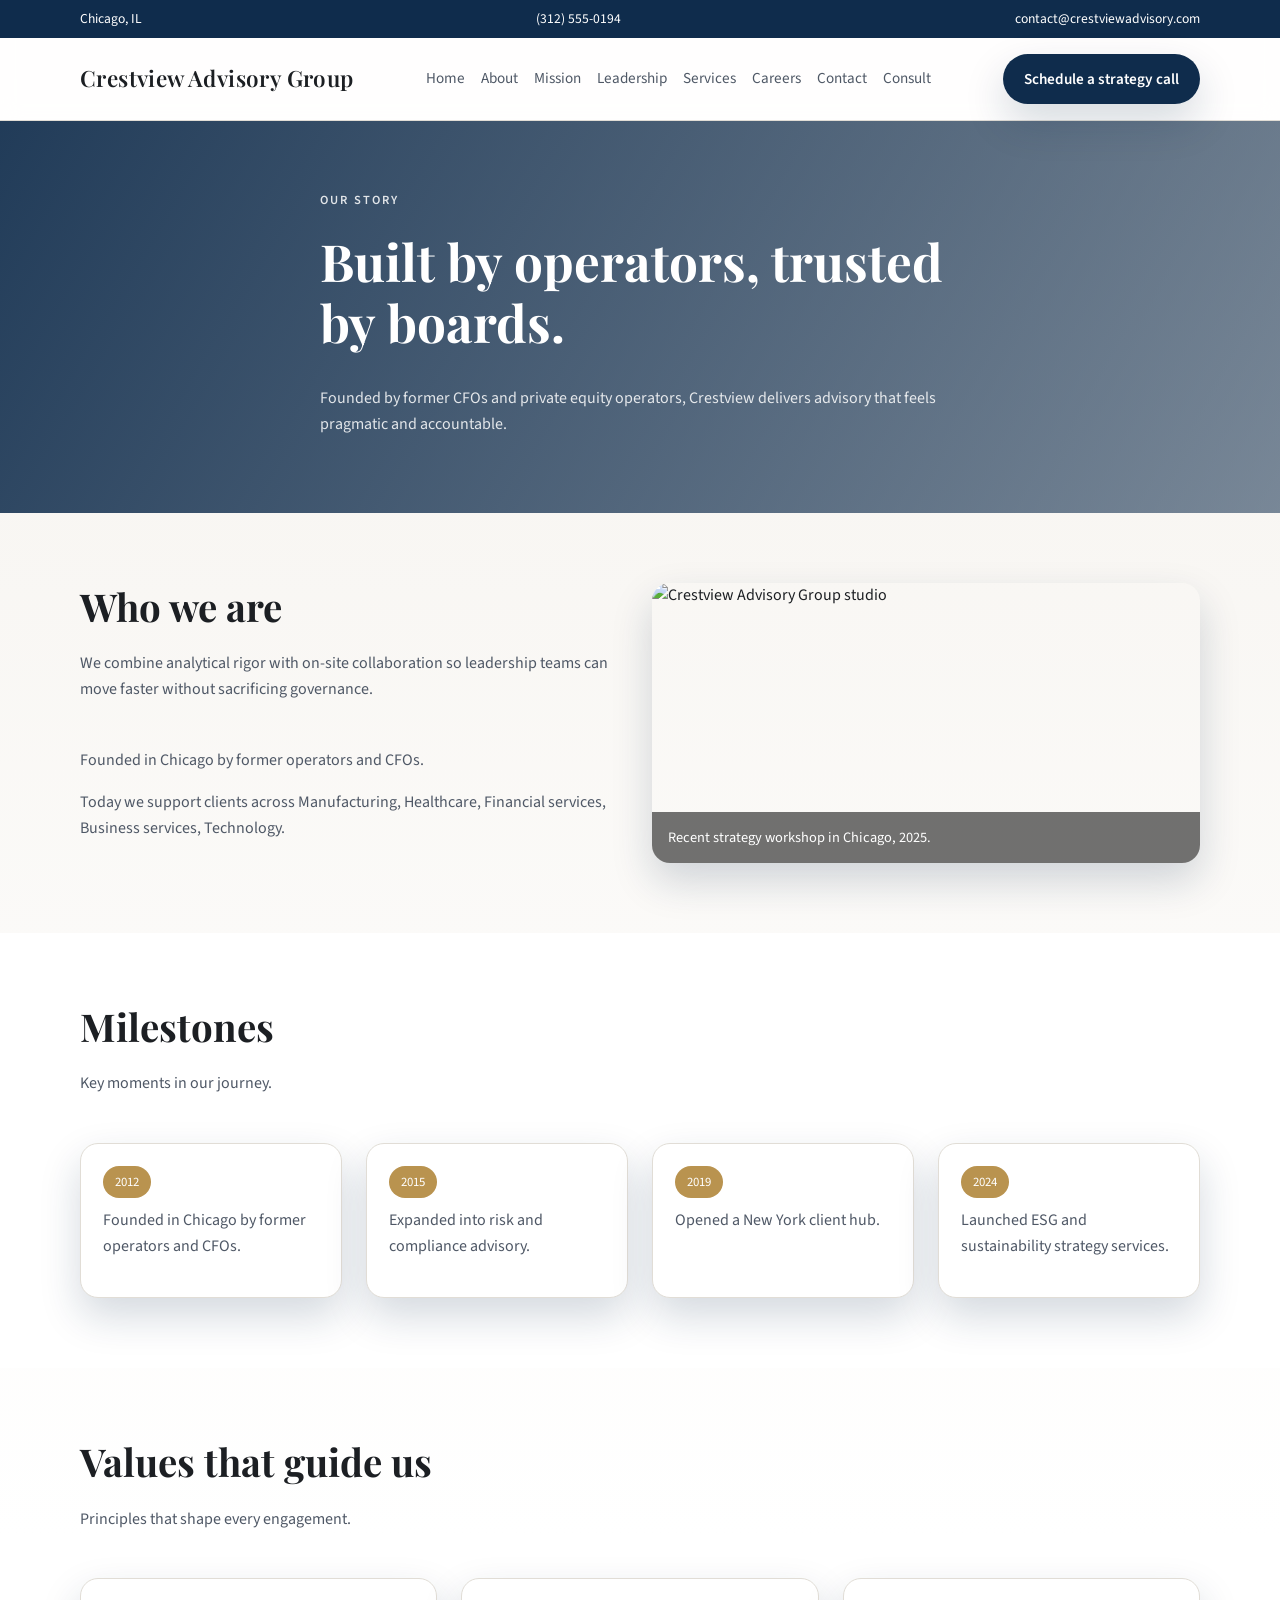
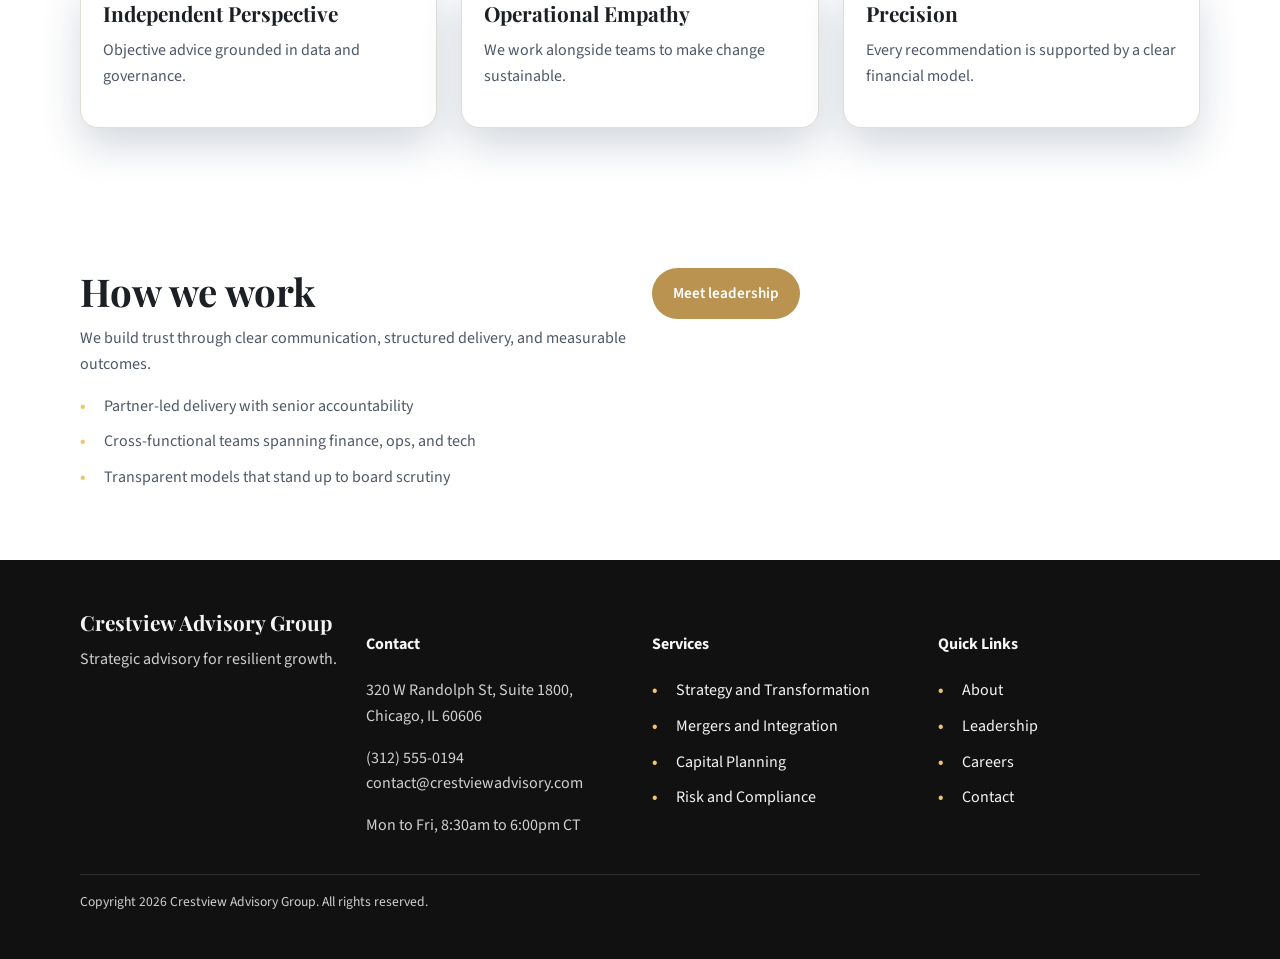
==== about.html @ c3702ff1 "Expand site content and design" ====
<!DOCTYPE html>
    <html lang="en">
    <head>
      <meta charset="UTF-8">
      <meta name="viewport" content="width=device-width, initial-scale=1.0">
      <title>Crestview Advisory Group - About</title>
      <link rel="stylesheet" href="style.css">
    </head>
    <body>
      <header class="site-header">
      <div class="topbar">
        <div class="container topbar-content">
          <span>Chicago, IL</span>
          <span>(312) 555-0194</span>
          <span>contact@crestviewadvisory.com</span>
        </div>
      </div>
      <div class="container nav-wrap">
        <div class="logo">Crestview Advisory Group</div>
        <nav><ul>
<li><a href="index.html">Home</a></li>
<li><a href="about.html">About</a></li>
<li><a href="mission.html">Mission</a></li>
<li><a href="leadership.html">Leadership</a></li>
<li><a href="services.html">Services</a></li>
<li><a href="careers.html">Careers</a></li>
<li><a href="contact.html">Contact</a></li>
<li><a href="consult.html">Consult</a></li>
</ul></nav>
        <a class="button button--primary" href="consult.html">Schedule a strategy call</a>
      </div>
    </header>
      <section class="hero hero--compact" style="--hero-image: url('https://source.unsplash.com/1200x800/?financial,meeting');">
  <div class="container hero-content">
    <span class="eyebrow">Our Story</span>
    <h1>Built by operators, trusted by boards.</h1>
    <p>Founded by former CFOs and private equity operators, Crestview delivers advisory that feels pragmatic and accountable.</p>


  </div>
</section>
      <main>
        <section class="section">
      <div class="container grid grid-2">
        <div>
          <div class="section-header">
            <h2>Who we are</h2>
            <p>We combine analytical rigor with on-site collaboration so leadership teams can move faster without sacrificing governance.</p>
          </div>
          <p>Founded in Chicago by former operators and CFOs.</p>
          <p>Today we support clients across Manufacturing, Healthcare, Financial services, Business services, Technology.</p>
        </div>
        <div class="media-card">
          <img src="https://source.unsplash.com/1200x800/?financial,meeting" alt="Crestview Advisory Group studio">
          <div class="media-caption">Recent strategy workshop in Chicago, 2025.</div>
        </div>
      </div>
    </section>

    <section class="section section--alt">
      <div class="container">
        <div class="section-header">
          <h2>Milestones</h2>
          <p>Key moments in our journey.</p>
        </div>
        <div class="grid grid-4">
          <div class="card"><div class="pill">2012</div><p>Founded in Chicago by former operators and CFOs.</p></div>
<div class="card"><div class="pill">2015</div><p>Expanded into risk and compliance advisory.</p></div>
<div class="card"><div class="pill">2019</div><p>Opened a New York client hub.</p></div>
<div class="card"><div class="pill">2024</div><p>Launched ESG and sustainability strategy services.</p></div>
        </div>
      </div>
    </section>

    <section class="section">
      <div class="container">
        <div class="section-header">
          <h2>Values that guide us</h2>
          <p>Principles that shape every engagement.</p>
        </div>
        <div class="grid grid-3">
          <div class="card"><h3>Independent Perspective</h3><p>Objective advice grounded in data and governance.</p></div>
<div class="card"><h3>Operational Empathy</h3><p>We work alongside teams to make change sustainable.</p></div>
<div class="card"><h3>Precision</h3><p>Every recommendation is supported by a clear financial model.</p></div>
        </div>
      </div>
    </section>

    <section class="section section--alt">
      <div class="container grid grid-2">
        <div>
          <h2>How we work</h2>
          <p>We build trust through clear communication, structured delivery, and measurable outcomes.</p>
          <ul class="list">
            <li>Partner-led delivery with senior accountability</li><li>Cross-functional teams spanning finance, ops, and tech</li><li>Transparent models that stand up to board scrutiny</li>
          </ul>
        </div>
        <div>
          <a class="button button--secondary" href="leadership.html">Meet leadership</a>
        </div>
      </div>
    </section>
      </main>
      <footer class="site-footer">
      <div class="container">
        <div class="footer-grid">
          <div>
            <h3>Crestview Advisory Group</h3>
            <p>Strategic advisory for resilient growth.</p>
          </div>
          <div>
            <h4>Contact</h4>
            <p>320 W Randolph St, Suite 1800, Chicago, IL 60606</p>
            <p>(312) 555-0194<br>contact@crestviewadvisory.com</p>
            <p>Mon to Fri, 8:30am to 6:00pm CT</p>
          </div>
          <div>
            <h4>Services</h4>
            <ul class="list">
              <li><a href="services.html">Strategy and Transformation</a></li>
<li><a href="services.html">Mergers and Integration</a></li>
<li><a href="services.html">Capital Planning</a></li>
<li><a href="services.html">Risk and Compliance</a></li>
            </ul>
          </div>
          <div>
            <h4>Quick Links</h4>
            <ul class="list">
              <li><a href="about.html">About</a></li>
              <li><a href="leadership.html">Leadership</a></li>
              <li><a href="careers.html">Careers</a></li>
              <li><a href="contact.html">Contact</a></li>
            </ul>
          </div>
        </div>
        <p class="footnote">Copyright 2026 Crestview Advisory Group. All rights reserved.</p>
      </div>
    </footer>
    </body>
    </html>
---- style.css ----
@import url('https://fonts.googleapis.com/css2?family=Playfair+Display:wght@400;500;600;700&family=Source+Sans+3:wght@300;400;500;600;700&display=swap');

:root {
  --font-display: 'Playfair Display', serif;
  --font-body: 'Source Sans 3', sans-serif;
  --color-primary: #0f2c4c;
  --color-secondary: #b9934f;
  --color-accent: #f0c56a;
  --color-bg: #f5f2ed;
  --color-surface: #ffffff;
  --color-text: #1c1f23;
  --color-muted: #4f5866;
  --color-border: #e1ddd6;
  --color-button-text: #ffffff;
  --hero-overlay: linear-gradient(120deg, rgba(15,44,76,0.92), rgba(15,44,76,0.55));
  --bg-gradient: linear-gradient(180deg, #f5f2ed 0%, #ffffff 60%);
  --radius: 18px;
  --shadow: 0 18px 40px rgba(15,44,76,0.18);
}

* { box-sizing: border-box; }

body {
  margin: 0;
  font-family: var(--font-body);
  color: var(--color-text);
  background: var(--bg-gradient);
  line-height: 1.6;
}

img { max-width: 100%; display: block; }

a { color: inherit; text-decoration: none; }

.container {
  width: min(1120px, 92vw);
  margin: 0 auto;
}

.site-header {
  position: sticky;
  top: 0;
  z-index: 20;
  backdrop-filter: blur(10px);
  background: rgba(255, 255, 255, 0.92);
  border-bottom: 1px solid var(--color-border);
}

.topbar {
  background: var(--color-primary);
  color: var(--color-button-text);
  font-size: 0.85rem;
}

.topbar-content {
  display: flex;
  gap: 18px;
  flex-wrap: wrap;
  justify-content: space-between;
  padding: 8px 0;
}

.nav-wrap {
  display: flex;
  align-items: center;
  justify-content: space-between;
  gap: 24px;
  padding: 16px 0;
}

.logo {
  font-family: var(--font-display);
  font-size: 1.4rem;
  font-weight: 600;
  letter-spacing: 0.4px;
}

nav ul {
  list-style: none;
  display: flex;
  gap: 16px;
  padding: 0;
  margin: 0;
  flex-wrap: wrap;
}

nav a {
  font-size: 0.95rem;
  color: var(--color-muted);
}

nav a:hover {
  color: var(--color-text);
}

.button {
  display: inline-flex;
  align-items: center;
  justify-content: center;
  padding: 12px 20px;
  border-radius: 999px;
  border: 1px solid transparent;
  font-weight: 600;
  font-size: 0.95rem;
  transition: transform 0.2s ease, box-shadow 0.2s ease, background 0.2s ease;
}

.button--primary {
  background: var(--color-primary);
  color: var(--color-button-text);
  box-shadow: var(--shadow);
}

.button--secondary {
  background: var(--color-secondary);
  color: var(--color-button-text);
}

.button--ghost {
  background: transparent;
  border-color: var(--color-border);
  color: var(--color-text);
}

.button:hover {
  transform: translateY(-1px);
}

.hero {
  position: relative;
  background-image: var(--hero-image);
  background-size: cover;
  background-position: center;
  color: #fff;
  padding: 90px 0;
  overflow: hidden;
}

.hero::after {
  content: "";
  position: absolute;
  inset: 0;
  background: var(--hero-overlay);
}

.hero-content {
  position: relative;
  z-index: 2;
  display: grid;
  gap: 20px;
  max-width: 640px;
}

.hero--compact {
  padding: 70px 0 60px;
}

.eyebrow {
  text-transform: uppercase;
  letter-spacing: 2px;
  font-size: 0.78rem;
  font-weight: 600;
  color: rgba(255, 255, 255, 0.85);
}

h1, h2, h3 {
  font-family: var(--font-display);
  margin: 0 0 12px 0;
  line-height: 1.2;
}

h1 { font-size: clamp(2.2rem, 4vw, 3.4rem); }
h2 { font-size: clamp(1.6rem, 3vw, 2.4rem); }
h3 { font-size: 1.3rem; }

p { margin: 0 0 16px 0; color: var(--color-muted); }

.hero p { color: rgba(255, 255, 255, 0.85); }

.hero-actions {
  display: flex;
  gap: 16px;
  flex-wrap: wrap;
}

.hero-badges {
  display: flex;
  gap: 10px;
  flex-wrap: wrap;
}

.badge {
  background: rgba(255, 255, 255, 0.18);
  border: 1px solid rgba(255, 255, 255, 0.32);
  padding: 6px 12px;
  border-radius: 999px;
  font-size: 0.8rem;
}

.section { padding: 70px 0; }

.section--alt {
  background: var(--color-surface);
}

.section-header {
  display: grid;
  gap: 10px;
  margin-bottom: 30px;
}

.grid {
  display: grid;
  gap: 24px;
}

.grid-2 { grid-template-columns: repeat(auto-fit, minmax(260px, 1fr)); }
.grid-3 { grid-template-columns: repeat(auto-fit, minmax(220px, 1fr)); }
.grid-4 { grid-template-columns: repeat(auto-fit, minmax(200px, 1fr)); }

.card {
  background: #fff;
  padding: 22px;
  border-radius: var(--radius);
  border: 1px solid var(--color-border);
  box-shadow: var(--shadow);
}

.card h3 { margin-top: 0; }

.stat {
  display: grid;
  gap: 6px;
  align-items: start;
}

.stat-number {
  font-size: 2rem;
  font-weight: 700;
  color: var(--color-primary);
  font-family: var(--font-display);
}

.list {
  list-style: none;
  padding: 0;
  margin: 0;
  display: grid;
  gap: 10px;
}

.list li {
  padding-left: 24px;
  position: relative;
  color: var(--color-muted);
}

.list li::before {
  content: "•";
  position: absolute;
  left: 0;
  color: var(--color-accent);
  font-weight: 700;
}

.media-card {
  position: relative;
  border-radius: var(--radius);
  overflow: hidden;
  min-height: 280px;
  box-shadow: var(--shadow);
}

.media-card img {
  width: 100%;
  height: 100%;
  object-fit: cover;
}

.media-caption {
  position: absolute;
  bottom: 0;
  left: 0;
  right: 0;
  padding: 14px 16px;
  background: rgba(0, 0, 0, 0.55);
  color: #fff;
  font-size: 0.9rem;
}

.quote {
  border-left: 3px solid var(--color-accent);
  padding-left: 16px;
  color: var(--color-muted);
}

.quote strong {
  display: block;
  margin-top: 10px;
  color: var(--color-text);
}

.team-card img {
  border-radius: 14px;
  margin-bottom: 12px;
}

.pill {
  display: inline-block;
  padding: 6px 12px;
  border-radius: 999px;
  background: var(--color-secondary);
  color: var(--color-button-text);
  font-size: 0.8rem;
  margin-bottom: 10px;
}

.form {
  display: grid;
  gap: 12px;
}

input, select, textarea {
  width: 100%;
  padding: 10px 12px;
  border-radius: 10px;
  border: 1px solid var(--color-border);
  font-family: var(--font-body);
}

label {
  font-weight: 600;
  font-size: 0.9rem;
  color: var(--color-text);
}

textarea { min-height: 120px; resize: vertical; }

.map {
  border-radius: var(--radius);
  min-height: 260px;
  background-image: var(--map-image);
  background-size: cover;
  background-position: center;
  border: 1px solid var(--color-border);
  box-shadow: var(--shadow);
}

.site-footer {
  background: #111;
  color: #f5f5f5;
  padding: 50px 0 30px;
}

.site-footer p { color: #d0d0d0; }

.footer-grid {
  display: grid;
  gap: 24px;
  grid-template-columns: repeat(auto-fit, minmax(220px, 1fr));
  margin-bottom: 20px;
}

.footer-grid a { color: #f5f5f5; }

.footnote {
  border-top: 1px solid rgba(255, 255, 255, 0.12);
  padding-top: 16px;
  font-size: 0.85rem;
  color: #bdbdbd;
}

@media (max-width: 900px) {
  .nav-wrap { flex-direction: column; align-items: flex-start; }
  .hero { padding: 70px 0; }
  .topbar-content { justify-content: flex-start; }
}

@media (max-width: 600px) {
  nav ul { gap: 10px; }
  .hero-actions { flex-direction: column; align-items: flex-start; }
}
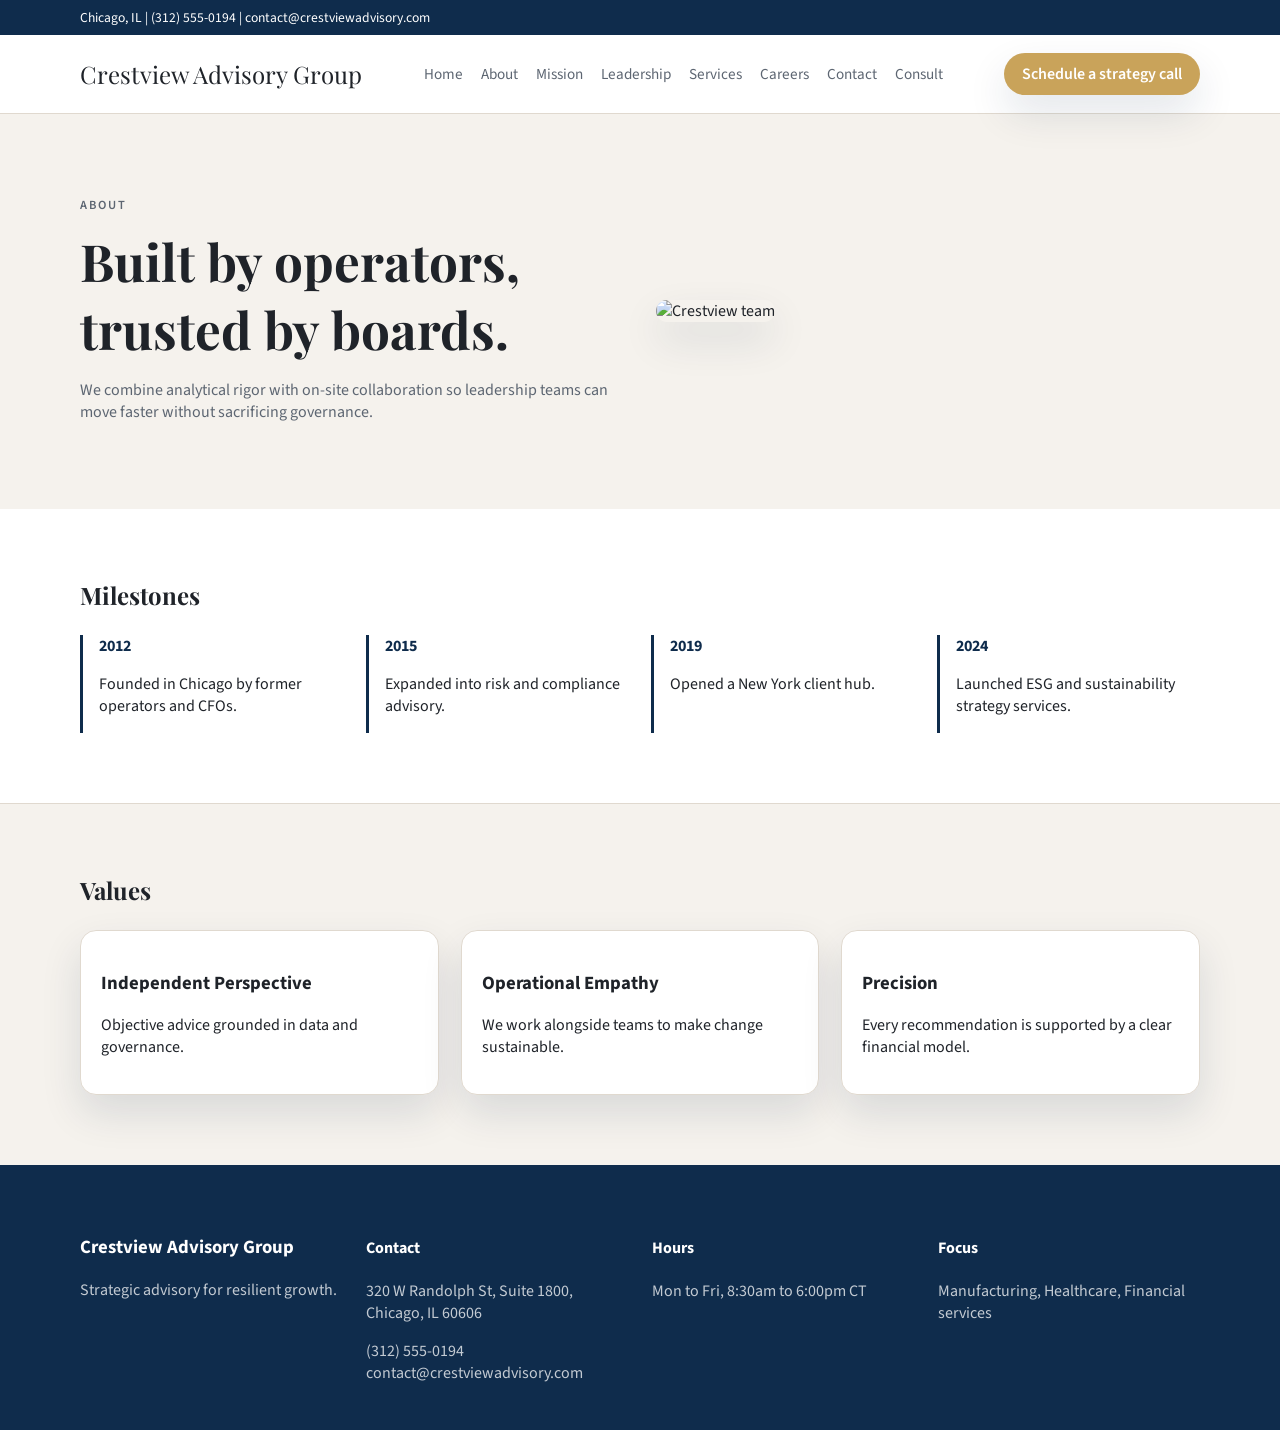
==== commit 3ae0db24: "Redesign site with distinct layouts" ====
--- a/about.html
+++ b/about.html
@@ -1,140 +1,51 @@
 <!DOCTYPE html>
-    <html lang="en">
-    <head>
-      <meta charset="UTF-8">
-      <meta name="viewport" content="width=device-width, initial-scale=1.0">
-      <title>Crestview Advisory Group - About</title>
-      <link rel="stylesheet" href="style.css">
-    </head>
-    <body>
-      <header class="site-header">
-      <div class="topbar">
-        <div class="container topbar-content">
-          <span>Chicago, IL</span>
-          <span>(312) 555-0194</span>
-          <span>contact@crestviewadvisory.com</span>
-        </div>
-      </div>
-      <div class="container nav-wrap">
+<html lang="en">
+<head>
+  <meta charset="UTF-8">
+  <meta name="viewport" content="width=device-width, initial-scale=1.0">
+  <title>Crestview Advisory Group - About</title>
+  <link rel="stylesheet" href="style.css">
+</head>
+<body>
+
+    <div class="topbar"><div class="wrap">Chicago, IL | (312) 555-0194 | contact@crestviewadvisory.com</div></div>
+    <header class="header">
+      <div class="wrap nav">
         <div class="logo">Crestview Advisory Group</div>
-        <nav><ul>
-<li><a href="index.html">Home</a></li>
-<li><a href="about.html">About</a></li>
-<li><a href="mission.html">Mission</a></li>
-<li><a href="leadership.html">Leadership</a></li>
-<li><a href="services.html">Services</a></li>
-<li><a href="careers.html">Careers</a></li>
-<li><a href="contact.html">Contact</a></li>
-<li><a href="consult.html">Consult</a></li>
-</ul></nav>
-        <a class="button button--primary" href="consult.html">Schedule a strategy call</a>
+        <div class="nav-links"><a href="index.html">Home</a><a href="about.html">About</a><a href="mission.html">Mission</a><a href="leadership.html">Leadership</a><a href="services.html">Services</a><a href="careers.html">Careers</a><a href="contact.html">Contact</a><a href="consult.html">Consult</a></div>
+        <a class="button" href="consult.html">Schedule a strategy call</a>
       </div>
     </header>
-      <section class="hero hero--compact" style="--hero-image: url('https://source.unsplash.com/1200x800/?financial,meeting');">
-  <div class="container hero-content">
-    <span class="eyebrow">Our Story</span>
-    <h1>Built by operators, trusted by boards.</h1>
-    <p>Founded by former CFOs and private equity operators, Crestview delivers advisory that feels pragmatic and accountable.</p>
+    
 
-
-  </div>
-</section>
-      <main>
-        <section class="section">
-      <div class="container grid grid-2">
-        <div>
-          <div class="section-header">
-            <h2>Who we are</h2>
-            <p>We combine analytical rigor with on-site collaboration so leadership teams can move faster without sacrificing governance.</p>
-          </div>
-          <p>Founded in Chicago by former operators and CFOs.</p>
-          <p>Today we support clients across Manufacturing, Healthcare, Financial services, Business services, Technology.</p>
-        </div>
-        <div class="media-card">
-          <img src="https://source.unsplash.com/1200x800/?financial,meeting" alt="Crestview Advisory Group studio">
-          <div class="media-caption">Recent strategy workshop in Chicago, 2025.</div>
-        </div>
+    <section class="hero wrap">
+      <div>
+        <p class="eyebrow">About</p>
+        <h1>Built by operators, trusted by boards.</h1>
+        <p>We combine analytical rigor with on-site collaboration so leadership teams can move faster without sacrificing governance.</p>
       </div>
+      <div><img src="https://source.unsplash.com/1200x800/?financial,meeting" alt="Crestview team"></div>
     </section>
 
-    <section class="section section--alt">
-      <div class="container">
-        <div class="section-header">
-          <h2>Milestones</h2>
-          <p>Key moments in our journey.</p>
-        </div>
-        <div class="grid grid-4">
-          <div class="card"><div class="pill">2012</div><p>Founded in Chicago by former operators and CFOs.</p></div>
-<div class="card"><div class="pill">2015</div><p>Expanded into risk and compliance advisory.</p></div>
-<div class="card"><div class="pill">2019</div><p>Opened a New York client hub.</p></div>
-<div class="card"><div class="pill">2024</div><p>Launched ESG and sustainability strategy services.</p></div>
-        </div>
-      </div>
+    <section class="section alt">
+      <div class="wrap section-title"><h2>Milestones</h2></div>
+      <div class="wrap grid-3"><div class="milestone"><span>2012</span><p>Founded in Chicago by former operators and CFOs.</p></div><div class="milestone"><span>2015</span><p>Expanded into risk and compliance advisory.</p></div><div class="milestone"><span>2019</span><p>Opened a New York client hub.</p></div><div class="milestone"><span>2024</span><p>Launched ESG and sustainability strategy services.</p></div></div>
     </section>
 
     <section class="section">
-      <div class="container">
-        <div class="section-header">
-          <h2>Values that guide us</h2>
-          <p>Principles that shape every engagement.</p>
-        </div>
-        <div class="grid grid-3">
-          <div class="card"><h3>Independent Perspective</h3><p>Objective advice grounded in data and governance.</p></div>
-<div class="card"><h3>Operational Empathy</h3><p>We work alongside teams to make change sustainable.</p></div>
-<div class="card"><h3>Precision</h3><p>Every recommendation is supported by a clear financial model.</p></div>
-        </div>
-      </div>
+      <div class="wrap section-title"><h2>Values</h2></div>
+      <div class="wrap grid-3"><div class="tile"><h3>Independent Perspective</h3><p>Objective advice grounded in data and governance.</p></div><div class="tile"><h3>Operational Empathy</h3><p>We work alongside teams to make change sustainable.</p></div><div class="tile"><h3>Precision</h3><p>Every recommendation is supported by a clear financial model.</p></div></div>
     </section>
+    
 
-    <section class="section section--alt">
-      <div class="container grid grid-2">
-        <div>
-          <h2>How we work</h2>
-          <p>We build trust through clear communication, structured delivery, and measurable outcomes.</p>
-          <ul class="list">
-            <li>Partner-led delivery with senior accountability</li><li>Cross-functional teams spanning finance, ops, and tech</li><li>Transparent models that stand up to board scrutiny</li>
-          </ul>
-        </div>
-        <div>
-          <a class="button button--secondary" href="leadership.html">Meet leadership</a>
-        </div>
-      </div>
-    </section>
-      </main>
-      <footer class="site-footer">
-      <div class="container">
-        <div class="footer-grid">
-          <div>
-            <h3>Crestview Advisory Group</h3>
-            <p>Strategic advisory for resilient growth.</p>
-          </div>
-          <div>
-            <h4>Contact</h4>
-            <p>320 W Randolph St, Suite 1800, Chicago, IL 60606</p>
-            <p>(312) 555-0194<br>contact@crestviewadvisory.com</p>
-            <p>Mon to Fri, 8:30am to 6:00pm CT</p>
-          </div>
-          <div>
-            <h4>Services</h4>
-            <ul class="list">
-              <li><a href="services.html">Strategy and Transformation</a></li>
-<li><a href="services.html">Mergers and Integration</a></li>
-<li><a href="services.html">Capital Planning</a></li>
-<li><a href="services.html">Risk and Compliance</a></li>
-            </ul>
-          </div>
-          <div>
-            <h4>Quick Links</h4>
-            <ul class="list">
-              <li><a href="about.html">About</a></li>
-              <li><a href="leadership.html">Leadership</a></li>
-              <li><a href="careers.html">Careers</a></li>
-              <li><a href="contact.html">Contact</a></li>
-            </ul>
-          </div>
-        </div>
-        <p class="footnote">Copyright 2026 Crestview Advisory Group. All rights reserved.</p>
+    <footer class="footer">
+      <div class="wrap grid-4">
+        <div><h3>Crestview Advisory Group</h3><p>Strategic advisory for resilient growth.</p></div>
+        <div><h4>Contact</h4><p>320 W Randolph St, Suite 1800, Chicago, IL 60606</p><p>(312) 555-0194<br>contact@crestviewadvisory.com</p></div>
+        <div><h4>Hours</h4><p>Mon to Fri, 8:30am to 6:00pm CT</p></div>
+        <div><h4>Focus</h4><p>Manufacturing, Healthcare, Financial services</p></div>
       </div>
     </footer>
-    </body>
-    </html>
+    
+</body>
+</html>
--- a/style.css
+++ b/style.css
@@ -1,382 +1,87 @@
-@import url('https://fonts.googleapis.com/css2?family=Playfair+Display:wght@400;500;600;700&family=Source+Sans+3:wght@300;400;500;600;700&display=swap');
+@import url('https://fonts.googleapis.com/css2?family=Playfair+Display:wght@400;600&family=Source+Sans+3:wght@300;400;600&display=swap');
 
 :root {
-  --font-display: 'Playfair Display', serif;
-  --font-body: 'Source Sans 3', sans-serif;
-  --color-primary: #0f2c4c;
-  --color-secondary: #b9934f;
-  --color-accent: #f0c56a;
-  --color-bg: #f5f2ed;
-  --color-surface: #ffffff;
-  --color-text: #1c1f23;
-  --color-muted: #4f5866;
-  --color-border: #e1ddd6;
-  --color-button-text: #ffffff;
-  --hero-overlay: linear-gradient(120deg, rgba(15,44,76,0.92), rgba(15,44,76,0.55));
-  --bg-gradient: linear-gradient(180deg, #f5f2ed 0%, #ffffff 60%);
-  --radius: 18px;
-  --shadow: 0 18px 40px rgba(15,44,76,0.18);
+  --navy: #0f2c4c;
+  --gold: #c9a35a;
+  --sand: #f5f2ed;
+  --ink: #1f2329;
+  --muted: #5d6672;
+  --border: #e0d9cf;
+  --shadow: 0 18px 40px rgba(15, 44, 76, 0.12);
 }
 
 * { box-sizing: border-box; }
-
-body {
-  margin: 0;
-  font-family: var(--font-body);
-  color: var(--color-text);
-  background: var(--bg-gradient);
-  line-height: 1.6;
-}
-
-img { max-width: 100%; display: block; }
-
+body { margin: 0; font-family: 'Source Sans 3', sans-serif; background: var(--sand); color: var(--ink); }
 a { color: inherit; text-decoration: none; }
 
-.container {
-  width: min(1120px, 92vw);
-  margin: 0 auto;
-}
+.topbar { background: var(--navy); color: #fff; font-size: 0.85rem; padding: 8px 0; }
+.topbar .wrap { display: flex; justify-content: space-between; gap: 12px; flex-wrap: wrap; }
 
-.site-header {
-  position: sticky;
-  top: 0;
-  z-index: 20;
-  backdrop-filter: blur(10px);
-  background: rgba(255, 255, 255, 0.92);
-  border-bottom: 1px solid var(--color-border);
-}
+.header { background: #fff; border-bottom: 1px solid var(--border); position: sticky; top: 0; z-index: 10; }
+.header .nav { display: flex; align-items: center; justify-content: space-between; gap: 20px; padding: 18px 0; }
 
-.topbar {
-  background: var(--color-primary);
-  color: var(--color-button-text);
-  font-size: 0.85rem;
-}
+.logo { font-family: 'Playfair Display', serif; font-size: 1.5rem; }
 
-.topbar-content {
-  display: flex;
-  gap: 18px;
-  flex-wrap: wrap;
-  justify-content: space-between;
-  padding: 8px 0;
-}
+.nav-links { display: flex; gap: 18px; flex-wrap: wrap; font-size: 0.95rem; }
+.nav-links a { position: relative; color: var(--muted); }
+.nav-links a::after { content: ''; position: absolute; left: 0; bottom: -6px; width: 0; height: 2px; background: var(--gold); transition: width 0.3s ease; }
+.nav-links a:hover::after { width: 100%; }
 
-.nav-wrap {
-  display: flex;
-  align-items: center;
-  justify-content: space-between;
-  gap: 24px;
-  padding: 16px 0;
-}
+.button { background: var(--gold); color: #fff; padding: 10px 18px; border-radius: 999px; font-weight: 600; box-shadow: var(--shadow); transition: transform 0.2s ease, box-shadow 0.2s ease; }
+.button:hover { transform: translateY(-2px); box-shadow: 0 22px 50px rgba(15, 44, 76, 0.2); }
 
-.logo {
-  font-family: var(--font-display);
-  font-size: 1.4rem;
-  font-weight: 600;
-  letter-spacing: 0.4px;
-}
+.wrap { width: min(1120px, 92vw); margin: 0 auto; }
 
-nav ul {
-  list-style: none;
-  display: flex;
-  gap: 16px;
-  padding: 0;
-  margin: 0;
-  flex-wrap: wrap;
-}
+.hero { display: grid; grid-template-columns: repeat(auto-fit, minmax(260px, 1fr)); gap: 32px; align-items: center; padding: 70px 0; }
+.eyebrow { text-transform: uppercase; letter-spacing: 2px; font-size: 0.78rem; color: var(--muted); font-weight: 600; }
+.hero h1 { font-family: 'Playfair Display', serif; font-size: clamp(2.2rem, 4vw, 3.4rem); margin: 0 0 12px 0; }
+.hero p { color: var(--muted); }
+.hero img { width: 100%; border-radius: 18px; box-shadow: var(--shadow); }
 
-nav a {
-  font-size: 0.95rem;
-  color: var(--color-muted);
-}
+.badge-row { display: flex; gap: 10px; flex-wrap: wrap; }
+.badge { border: 1px solid var(--border); padding: 6px 12px; border-radius: 999px; font-size: 0.8rem; }
 
-nav a:hover {
-  color: var(--color-text);
-}
+.section { padding: 70px 0; border-top: 1px solid var(--border); }
+.section.alt { background: #fff; border-top: none; }
+.section-title { display: flex; align-items: baseline; justify-content: space-between; margin-bottom: 24px; }
+.section-title h2 { font-family: 'Playfair Display', serif; margin: 0; }
 
-.button {
-  display: inline-flex;
-  align-items: center;
-  justify-content: center;
-  padding: 12px 20px;
-  border-radius: 999px;
-  border: 1px solid transparent;
-  font-weight: 600;
-  font-size: 0.95rem;
-  transition: transform 0.2s ease, box-shadow 0.2s ease, background 0.2s ease;
-}
+.grid-3 { display: grid; gap: 22px; grid-template-columns: repeat(auto-fit, minmax(220px, 1fr)); }
 
-.button--primary {
-  background: var(--color-primary);
-  color: var(--color-button-text);
-  box-shadow: var(--shadow);
-}
+.card { background: #fff; border: 1px solid var(--border); border-radius: 16px; padding: 22px; box-shadow: var(--shadow); transition: transform 0.2s ease; }
+.card:hover { transform: translateY(-6px); }
+.card ul { margin: 12px 0 0; padding-left: 18px; color: var(--muted); }
 
-.button--secondary {
-  background: var(--color-secondary);
-  color: var(--color-button-text);
-}
+.tile { background: #fff; border: 1px solid var(--border); border-radius: 16px; padding: 20px; box-shadow: var(--shadow); }
 
-.button--ghost {
-  background: transparent;
-  border-color: var(--color-border);
-  color: var(--color-text);
-}
+.kpi { background: #fff; border: 1px solid var(--border); border-radius: 16px; padding: 20px; text-align: left; }
+.kpi span { font-size: 2rem; font-family: 'Playfair Display', serif; color: var(--navy); }
+.kpi p { margin: 6px 0 0; color: var(--muted); }
 
-.button:hover {
-  transform: translateY(-1px);
-}
+.quote { background: #fff; border-left: 4px solid var(--gold); padding: 20px; border-radius: 16px; box-shadow: var(--shadow); }
+.quote blockquote { margin: 0 0 12px; font-style: italic; }
+.quote figcaption { font-weight: 600; color: var(--navy); }
 
-.hero {
-  position: relative;
-  background-image: var(--hero-image);
-  background-size: cover;
-  background-position: center;
-  color: #fff;
-  padding: 90px 0;
-  overflow: hidden;
-}
+.team-card { display: grid; grid-template-columns: 80px 1fr; gap: 16px; align-items: center; background: #fff; border-radius: 16px; padding: 18px; border: 1px solid var(--border); }
+.team-card img { width: 80px; height: 80px; border-radius: 50%; object-fit: cover; }
+.role { color: var(--gold); font-weight: 600; margin: 2px 0 6px; }
 
-.hero::after {
-  content: "";
-  position: absolute;
-  inset: 0;
-  background: var(--hero-overlay);
-}
+.milestone { border-left: 3px solid var(--navy); padding-left: 16px; }
+.milestone span { font-weight: 700; color: var(--navy); }
 
-.hero-content {
-  position: relative;
-  z-index: 2;
-  display: grid;
-  gap: 20px;
-  max-width: 640px;
-}
+.step { background: #fff; border: 1px dashed var(--border); padding: 18px; border-radius: 14px; }
 
-.hero--compact {
-  padding: 70px 0 60px;
-}
+.faq { background: #fff; border: 1px solid var(--border); border-radius: 14px; padding: 16px; margin-bottom: 12px; }
 
-.eyebrow {
-  text-transform: uppercase;
-  letter-spacing: 2px;
-  font-size: 0.78rem;
-  font-weight: 600;
-  color: rgba(255, 255, 255, 0.85);
-}
+.form { display: grid; gap: 12px; }
+input, textarea, select { width: 100%; padding: 10px 12px; border-radius: 10px; border: 1px solid var(--border); font-family: inherit; }
+textarea { min-height: 120px; }
 
-h1, h2, h3 {
-  font-family: var(--font-display);
-  margin: 0 0 12px 0;
-  line-height: 1.2;
-}
+.footer { background: var(--navy); color: #fff; padding: 50px 0 30px; }
+.footer .grid-4 { display: grid; gap: 24px; grid-template-columns: repeat(auto-fit, minmax(200px, 1fr)); }
+.footer p { color: rgba(255,255,255,0.75); }
 
-h1 { font-size: clamp(2.2rem, 4vw, 3.4rem); }
-h2 { font-size: clamp(1.6rem, 3vw, 2.4rem); }
-h3 { font-size: 1.3rem; }
+@keyframes rise { from { opacity: 0; transform: translateY(18px); } to { opacity: 1; transform: translateY(0); } }
+.section { animation: rise 0.6s ease both; }
 
-p { margin: 0 0 16px 0; color: var(--color-muted); }
-
-.hero p { color: rgba(255, 255, 255, 0.85); }
-
-.hero-actions {
-  display: flex;
-  gap: 16px;
-  flex-wrap: wrap;
-}
-
-.hero-badges {
-  display: flex;
-  gap: 10px;
-  flex-wrap: wrap;
-}
-
-.badge {
-  background: rgba(255, 255, 255, 0.18);
-  border: 1px solid rgba(255, 255, 255, 0.32);
-  padding: 6px 12px;
-  border-radius: 999px;
-  font-size: 0.8rem;
-}
-
-.section { padding: 70px 0; }
-
-.section--alt {
-  background: var(--color-surface);
-}
-
-.section-header {
-  display: grid;
-  gap: 10px;
-  margin-bottom: 30px;
-}
-
-.grid {
-  display: grid;
-  gap: 24px;
-}
-
-.grid-2 { grid-template-columns: repeat(auto-fit, minmax(260px, 1fr)); }
-.grid-3 { grid-template-columns: repeat(auto-fit, minmax(220px, 1fr)); }
-.grid-4 { grid-template-columns: repeat(auto-fit, minmax(200px, 1fr)); }
-
-.card {
-  background: #fff;
-  padding: 22px;
-  border-radius: var(--radius);
-  border: 1px solid var(--color-border);
-  box-shadow: var(--shadow);
-}
-
-.card h3 { margin-top: 0; }
-
-.stat {
-  display: grid;
-  gap: 6px;
-  align-items: start;
-}
-
-.stat-number {
-  font-size: 2rem;
-  font-weight: 700;
-  color: var(--color-primary);
-  font-family: var(--font-display);
-}
-
-.list {
-  list-style: none;
-  padding: 0;
-  margin: 0;
-  display: grid;
-  gap: 10px;
-}
-
-.list li {
-  padding-left: 24px;
-  position: relative;
-  color: var(--color-muted);
-}
-
-.list li::before {
-  content: "•";
-  position: absolute;
-  left: 0;
-  color: var(--color-accent);
-  font-weight: 700;
-}
-
-.media-card {
-  position: relative;
-  border-radius: var(--radius);
-  overflow: hidden;
-  min-height: 280px;
-  box-shadow: var(--shadow);
-}
-
-.media-card img {
-  width: 100%;
-  height: 100%;
-  object-fit: cover;
-}
-
-.media-caption {
-  position: absolute;
-  bottom: 0;
-  left: 0;
-  right: 0;
-  padding: 14px 16px;
-  background: rgba(0, 0, 0, 0.55);
-  color: #fff;
-  font-size: 0.9rem;
-}
-
-.quote {
-  border-left: 3px solid var(--color-accent);
-  padding-left: 16px;
-  color: var(--color-muted);
-}
-
-.quote strong {
-  display: block;
-  margin-top: 10px;
-  color: var(--color-text);
-}
-
-.team-card img {
-  border-radius: 14px;
-  margin-bottom: 12px;
-}
-
-.pill {
-  display: inline-block;
-  padding: 6px 12px;
-  border-radius: 999px;
-  background: var(--color-secondary);
-  color: var(--color-button-text);
-  font-size: 0.8rem;
-  margin-bottom: 10px;
-}
-
-.form {
-  display: grid;
-  gap: 12px;
-}
-
-input, select, textarea {
-  width: 100%;
-  padding: 10px 12px;
-  border-radius: 10px;
-  border: 1px solid var(--color-border);
-  font-family: var(--font-body);
-}
-
-label {
-  font-weight: 600;
-  font-size: 0.9rem;
-  color: var(--color-text);
-}
-
-textarea { min-height: 120px; resize: vertical; }
-
-.map {
-  border-radius: var(--radius);
-  min-height: 260px;
-  background-image: var(--map-image);
-  background-size: cover;
-  background-position: center;
-  border: 1px solid var(--color-border);
-  box-shadow: var(--shadow);
-}
-
-.site-footer {
-  background: #111;
-  color: #f5f5f5;
-  padding: 50px 0 30px;
-}
-
-.site-footer p { color: #d0d0d0; }
-
-.footer-grid {
-  display: grid;
-  gap: 24px;
-  grid-template-columns: repeat(auto-fit, minmax(220px, 1fr));
-  margin-bottom: 20px;
-}
-
-.footer-grid a { color: #f5f5f5; }
-
-.footnote {
-  border-top: 1px solid rgba(255, 255, 255, 0.12);
-  padding-top: 16px;
-  font-size: 0.85rem;
-  color: #bdbdbd;
-}
-
-@media (max-width: 900px) {
-  .nav-wrap { flex-direction: column; align-items: flex-start; }
-  .hero { padding: 70px 0; }
-  .topbar-content { justify-content: flex-start; }
-}
-
-@media (max-width: 600px) {
-  nav ul { gap: 10px; }
-  .hero-actions { flex-direction: column; align-items: flex-start; }
-}
+@media (max-width: 800px) { .header .nav { flex-direction: column; align-items: flex-start; } }
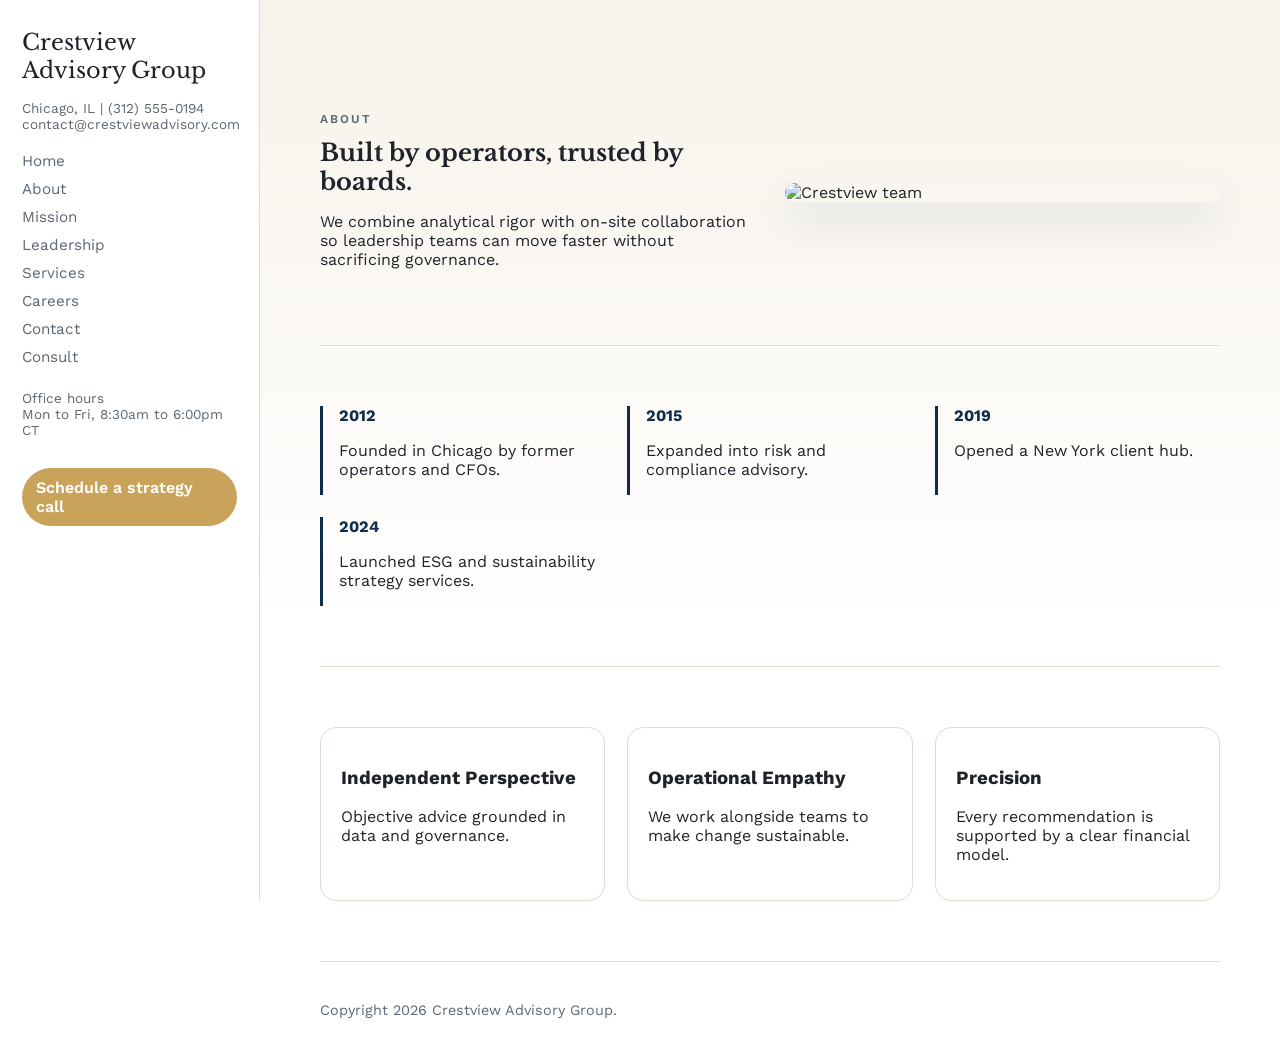
==== commit d408c343: "Deepen visual differentiation and layouts" ====
--- a/about.html
+++ b/about.html
@@ -7,45 +7,31 @@
   <link rel="stylesheet" href="style.css">
 </head>
 <body>
+<div class="page">
 
-    <div class="topbar"><div class="wrap">Chicago, IL | (312) 555-0194 | contact@crestviewadvisory.com</div></div>
-    <header class="header">
-      <div class="wrap nav">
-        <div class="logo">Crestview Advisory Group</div>
-        <div class="nav-links"><a href="index.html">Home</a><a href="about.html">About</a><a href="mission.html">Mission</a><a href="leadership.html">Leadership</a><a href="services.html">Services</a><a href="careers.html">Careers</a><a href="contact.html">Contact</a><a href="consult.html">Consult</a></div>
-        <a class="button" href="consult.html">Schedule a strategy call</a>
+    <aside class="aside">
+      <div class="logo">Crestview Advisory Group</div>
+      <div class="meta">Chicago, IL | (312) 555-0194<br>contact@crestviewadvisory.com</div>
+      <nav><a href="index.html">Home</a><a href="about.html">About</a><a href="mission.html">Mission</a><a href="leadership.html">Leadership</a><a href="services.html">Services</a><a href="careers.html">Careers</a><a href="contact.html">Contact</a><a href="consult.html">Consult</a></nav>
+      <div class="meta">Office hours<br>Mon to Fri, 8:30am to 6:00pm CT</div>
+      <a class="cta" href="consult.html">Schedule a strategy call</a>
+    </aside>
+    
+<main class="main">
+    <section class="section chapter">
+      <div class="chapter">
+        <div>
+          <p class="eyebrow">About</p>
+          <h1>Built by operators, trusted by boards.</h1>
+          <p>We combine analytical rigor with on-site collaboration so leadership teams can move faster without sacrificing governance.</p>
+        </div>
+        <img class="hero-image" src="https://source.unsplash.com/1200x800/?financial,meeting" alt="Crestview team">
       </div>
-    </header>
-    
-
-    <section class="hero wrap">
-      <div>
-        <p class="eyebrow">About</p>
-        <h1>Built by operators, trusted by boards.</h1>
-        <p>We combine analytical rigor with on-site collaboration so leadership teams can move faster without sacrificing governance.</p>
-      </div>
-      <div><img src="https://source.unsplash.com/1200x800/?financial,meeting" alt="Crestview team"></div>
     </section>
 
-    <section class="section alt">
-      <div class="wrap section-title"><h2>Milestones</h2></div>
-      <div class="wrap grid-3"><div class="milestone"><span>2012</span><p>Founded in Chicago by former operators and CFOs.</p></div><div class="milestone"><span>2015</span><p>Expanded into risk and compliance advisory.</p></div><div class="milestone"><span>2019</span><p>Opened a New York client hub.</p></div><div class="milestone"><span>2024</span><p>Launched ESG and sustainability strategy services.</p></div></div>
-    </section>
-
-    <section class="section">
-      <div class="wrap section-title"><h2>Values</h2></div>
-      <div class="wrap grid-3"><div class="tile"><h3>Independent Perspective</h3><p>Objective advice grounded in data and governance.</p></div><div class="tile"><h3>Operational Empathy</h3><p>We work alongside teams to make change sustainable.</p></div><div class="tile"><h3>Precision</h3><p>Every recommendation is supported by a clear financial model.</p></div></div>
-    </section>
-    
-
-    <footer class="footer">
-      <div class="wrap grid-4">
-        <div><h3>Crestview Advisory Group</h3><p>Strategic advisory for resilient growth.</p></div>
-        <div><h4>Contact</h4><p>320 W Randolph St, Suite 1800, Chicago, IL 60606</p><p>(312) 555-0194<br>contact@crestviewadvisory.com</p></div>
-        <div><h4>Hours</h4><p>Mon to Fri, 8:30am to 6:00pm CT</p></div>
-        <div><h4>Focus</h4><p>Manufacturing, Healthcare, Financial services</p></div>
-      </div>
-    </footer>
-    
+    <section class="section"><div class="grid-3"><div class="milestone"><span>2012</span><p>Founded in Chicago by former operators and CFOs.</p></div><div class="milestone"><span>2015</span><p>Expanded into risk and compliance advisory.</p></div><div class="milestone"><span>2019</span><p>Opened a New York client hub.</p></div><div class="milestone"><span>2024</span><p>Launched ESG and sustainability strategy services.</p></div></div></section>
+    <section class="section"><div class="grid-3"><div class="tile"><h3>Independent Perspective</h3><p>Objective advice grounded in data and governance.</p></div><div class="tile"><h3>Operational Empathy</h3><p>We work alongside teams to make change sustainable.</p></div><div class="tile"><h3>Precision</h3><p>Every recommendation is supported by a clear financial model.</p></div></div></section>
+    <footer class="footer">Copyright 2026 Crestview Advisory Group.</footer></main>
+</div>
 </body>
 </html>
--- a/style.css
+++ b/style.css
@@ -1,61 +1,78 @@
-@import url('https://fonts.googleapis.com/css2?family=Playfair+Display:wght@400;600&family=Source+Sans+3:wght@300;400;600&display=swap');
+@import url('https://fonts.googleapis.com/css2?family=Libre+Baskerville:wght@400;700&family=Work+Sans:wght@300;400;600&display=swap');
 
 :root {
   --navy: #0f2c4c;
   --gold: #c9a35a;
-  --sand: #f5f2ed;
+  --sand: #f7f2ea;
   --ink: #1f2329;
   --muted: #5d6672;
-  --border: #e0d9cf;
+  --border: #e3dbd0;
   --shadow: 0 18px 40px rgba(15, 44, 76, 0.12);
 }
 
 * { box-sizing: border-box; }
-body { margin: 0; font-family: 'Source Sans 3', sans-serif; background: var(--sand); color: var(--ink); }
+body {
+  margin: 0;
+  font-family: 'Work Sans', sans-serif;
+  background: linear-gradient(180deg, #f7f2ea 0%, #ffffff 60%);
+  color: var(--ink);
+}
+
 a { color: inherit; text-decoration: none; }
 
-.topbar { background: var(--navy); color: #fff; font-size: 0.85rem; padding: 8px 0; }
-.topbar .wrap { display: flex; justify-content: space-between; gap: 12px; flex-wrap: wrap; }
+.page { display: grid; grid-template-columns: 260px 1fr; min-height: 100vh; }
 
-.header { background: #fff; border-bottom: 1px solid var(--border); position: sticky; top: 0; z-index: 10; }
-.header .nav { display: flex; align-items: center; justify-content: space-between; gap: 20px; padding: 18px 0; }
+.aside {
+  position: sticky;
+  top: 0;
+  height: 100vh;
+  padding: 28px 22px;
+  background: #fff;
+  border-right: 1px solid var(--border);
+}
 
-.logo { font-family: 'Playfair Display', serif; font-size: 1.5rem; }
+.logo { font-family: 'Libre Baskerville', serif; font-size: 1.4rem; margin-bottom: 16px; }
 
-.nav-links { display: flex; gap: 18px; flex-wrap: wrap; font-size: 0.95rem; }
-.nav-links a { position: relative; color: var(--muted); }
-.nav-links a::after { content: ''; position: absolute; left: 0; bottom: -6px; width: 0; height: 2px; background: var(--gold); transition: width 0.3s ease; }
-.nav-links a:hover::after { width: 100%; }
+.aside .meta { font-size: 0.85rem; color: var(--muted); margin-bottom: 20px; }
 
-.button { background: var(--gold); color: #fff; padding: 10px 18px; border-radius: 999px; font-weight: 600; box-shadow: var(--shadow); transition: transform 0.2s ease, box-shadow 0.2s ease; }
-.button:hover { transform: translateY(-2px); box-shadow: 0 22px 50px rgba(15, 44, 76, 0.2); }
+.aside nav { display: grid; gap: 10px; margin-bottom: 24px; }
 
-.wrap { width: min(1120px, 92vw); margin: 0 auto; }
+.aside nav a { color: var(--muted); font-size: 0.95rem; }
+.aside nav a:hover { color: var(--navy); }
 
-.hero { display: grid; grid-template-columns: repeat(auto-fit, minmax(260px, 1fr)); gap: 32px; align-items: center; padding: 70px 0; }
-.eyebrow { text-transform: uppercase; letter-spacing: 2px; font-size: 0.78rem; color: var(--muted); font-weight: 600; }
-.hero h1 { font-family: 'Playfair Display', serif; font-size: clamp(2.2rem, 4vw, 3.4rem); margin: 0 0 12px 0; }
-.hero p { color: var(--muted); }
-.hero img { width: 100%; border-radius: 18px; box-shadow: var(--shadow); }
+.cta { display: inline-block; padding: 10px 14px; background: var(--gold); color: #fff; border-radius: 999px; font-weight: 600; border: none; }
+.aside .cta { margin-top: 10px; }
+
+.main { padding: 40px 60px; }
+
+.section { padding: 60px 0; border-bottom: 1px solid var(--border); }
+
+.chapter {
+  display: grid;
+  grid-template-columns: repeat(auto-fit, minmax(260px, 1fr));
+  gap: 30px;
+  align-items: center;
+}
+
+.section h1, .section h2 {
+  font-family: 'Libre Baskerville', serif;
+  margin: 0 0 12px 0;
+}
+
+.eyebrow { text-transform: uppercase; letter-spacing: 2px; font-size: 0.75rem; color: var(--muted); font-weight: 600; }
+
+.hero-image { width: 100%; border-radius: 18px; box-shadow: var(--shadow); }
 
 .badge-row { display: flex; gap: 10px; flex-wrap: wrap; }
 .badge { border: 1px solid var(--border); padding: 6px 12px; border-radius: 999px; font-size: 0.8rem; }
 
-.section { padding: 70px 0; border-top: 1px solid var(--border); }
-.section.alt { background: #fff; border-top: none; }
-.section-title { display: flex; align-items: baseline; justify-content: space-between; margin-bottom: 24px; }
-.section-title h2 { font-family: 'Playfair Display', serif; margin: 0; }
-
 .grid-3 { display: grid; gap: 22px; grid-template-columns: repeat(auto-fit, minmax(220px, 1fr)); }
 
-.card { background: #fff; border: 1px solid var(--border); border-radius: 16px; padding: 22px; box-shadow: var(--shadow); transition: transform 0.2s ease; }
-.card:hover { transform: translateY(-6px); }
+.card { background: #fff; border: 1px solid var(--border); border-radius: 16px; padding: 22px; box-shadow: var(--shadow); }
 .card ul { margin: 12px 0 0; padding-left: 18px; color: var(--muted); }
 
-.tile { background: #fff; border: 1px solid var(--border); border-radius: 16px; padding: 20px; box-shadow: var(--shadow); }
-
-.kpi { background: #fff; border: 1px solid var(--border); border-radius: 16px; padding: 20px; text-align: left; }
-.kpi span { font-size: 2rem; font-family: 'Playfair Display', serif; color: var(--navy); }
+.kpi { background: #fff; border: 1px solid var(--border); border-radius: 16px; padding: 20px; }
+.kpi span { font-size: 2rem; font-family: 'Libre Baskerville', serif; color: var(--navy); }
 .kpi p { margin: 6px 0 0; color: var(--muted); }
 
 .quote { background: #fff; border-left: 4px solid var(--gold); padding: 20px; border-radius: 16px; box-shadow: var(--shadow); }
@@ -70,18 +87,19 @@
 .milestone span { font-weight: 700; color: var(--navy); }
 
 .step { background: #fff; border: 1px dashed var(--border); padding: 18px; border-radius: 14px; }
-
-.faq { background: #fff; border: 1px solid var(--border); border-radius: 14px; padding: 16px; margin-bottom: 12px; }
+.tile { background: #fff; border: 1px solid var(--border); border-radius: 16px; padding: 20px; }
 
 .form { display: grid; gap: 12px; }
 input, textarea, select { width: 100%; padding: 10px 12px; border-radius: 10px; border: 1px solid var(--border); font-family: inherit; }
 textarea { min-height: 120px; }
 
-.footer { background: var(--navy); color: #fff; padding: 50px 0 30px; }
-.footer .grid-4 { display: grid; gap: 24px; grid-template-columns: repeat(auto-fit, minmax(200px, 1fr)); }
-.footer p { color: rgba(255,255,255,0.75); }
+.footer { padding: 40px 0 0; font-size: 0.9rem; color: var(--muted); }
 
 @keyframes rise { from { opacity: 0; transform: translateY(18px); } to { opacity: 1; transform: translateY(0); } }
-.section { animation: rise 0.6s ease both; }
+.section { animation: rise 0.7s ease both; }
 
-@media (max-width: 800px) { .header .nav { flex-direction: column; align-items: flex-start; } }
+@media (max-width: 960px) {
+  .page { grid-template-columns: 1fr; }
+  .aside { position: relative; height: auto; border-right: none; border-bottom: 1px solid var(--border); }
+  .main { padding: 30px; }
+}
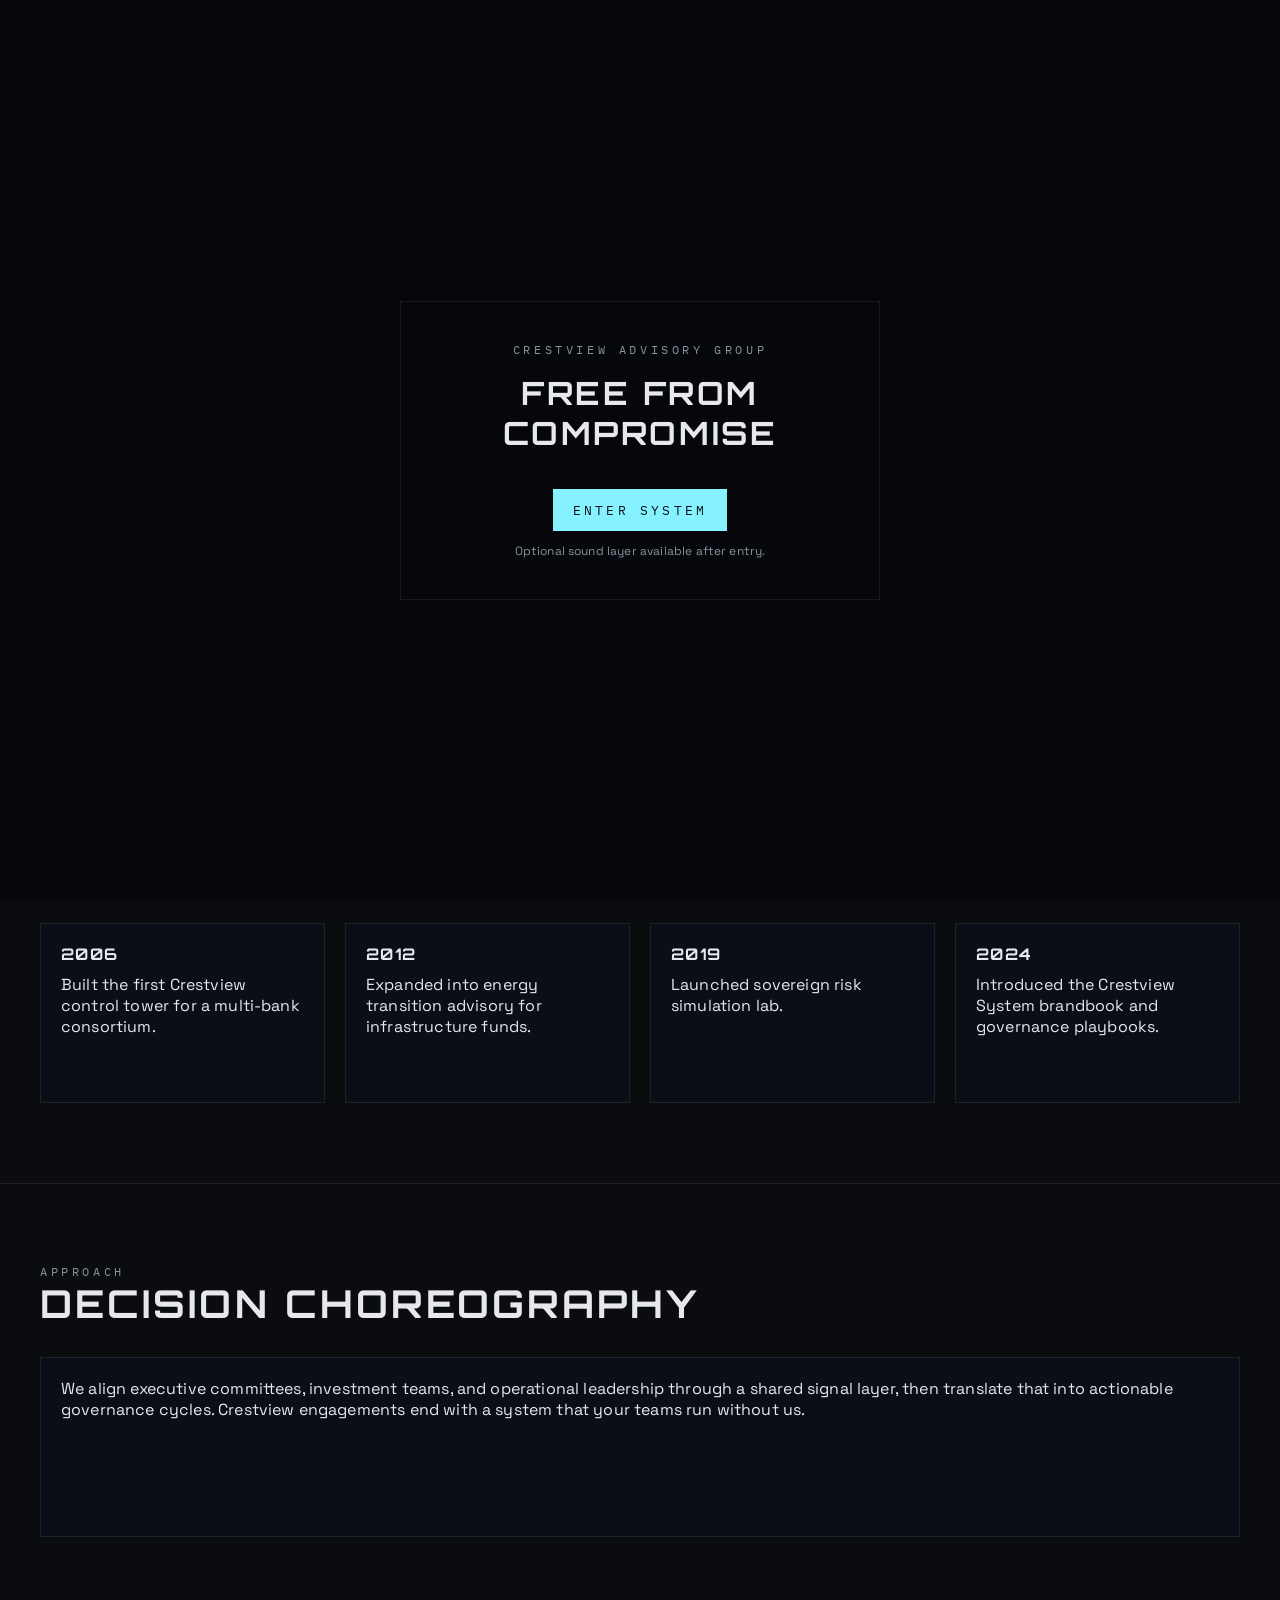
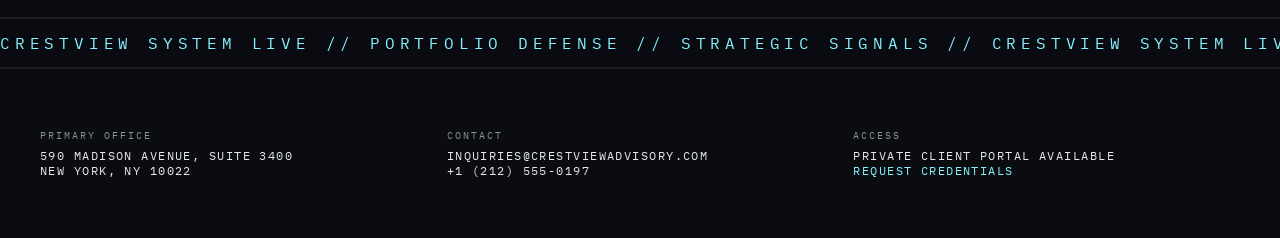
==== commit 50dc927d: "Overhaul site styling and content" ====
--- a/about.html
+++ b/about.html
@@ -1,37 +1,112 @@
-<!DOCTYPE html>
+<!doctype html>
 <html lang="en">
 <head>
-  <meta charset="UTF-8">
-  <meta name="viewport" content="width=device-width, initial-scale=1.0">
-  <title>Crestview Advisory Group - About</title>
+  <meta charset="utf-8">
+  <meta name="viewport" content="width=device-width, initial-scale=1">
+  <title>Crestview Advisory Group | About</title>
   <link rel="stylesheet" href="style.css">
 </head>
-<body>
-<div class="page">
-
-    <aside class="aside">
-      <div class="logo">Crestview Advisory Group</div>
-      <div class="meta">Chicago, IL | (312) 555-0194<br>contact@crestviewadvisory.com</div>
-      <nav><a href="index.html">Home</a><a href="about.html">About</a><a href="mission.html">Mission</a><a href="leadership.html">Leadership</a><a href="services.html">Services</a><a href="careers.html">Careers</a><a href="contact.html">Contact</a><a href="consult.html">Consult</a></nav>
-      <div class="meta">Office hours<br>Mon to Fri, 8:30am to 6:00pm CT</div>
-      <a class="cta" href="consult.html">Schedule a strategy call</a>
-    </aside>
-    
-<main class="main">
-    <section class="section chapter">
-      <div class="chapter">
-        <div>
-          <p class="eyebrow">About</p>
-          <h1>Built by operators, trusted by boards.</h1>
-          <p>We combine analytical rigor with on-site collaboration so leadership teams can move faster without sacrificing governance.</p>
-        </div>
-        <img class="hero-image" src="https://source.unsplash.com/1200x800/?financial,meeting" alt="Crestview team">
-      </div>
-    </section>
-
-    <section class="section"><div class="grid-3"><div class="milestone"><span>2012</span><p>Founded in Chicago by former operators and CFOs.</p></div><div class="milestone"><span>2015</span><p>Expanded into risk and compliance advisory.</p></div><div class="milestone"><span>2019</span><p>Opened a New York client hub.</p></div><div class="milestone"><span>2024</span><p>Launched ESG and sustainability strategy services.</p></div></div></section>
-    <section class="section"><div class="grid-3"><div class="tile"><h3>Independent Perspective</h3><p>Objective advice grounded in data and governance.</p></div><div class="tile"><h3>Operational Empathy</h3><p>We work alongside teams to make change sustainable.</p></div><div class="tile"><h3>Precision</h3><p>Every recommendation is supported by a clear financial model.</p></div></div></section>
-    <footer class="footer">Copyright 2026 Crestview Advisory Group.</footer></main>
-</div>
+<body class="page-about">
+  <div id="gate" class="gate">
+    <div class="gate-inner">
+      <p class="kicker">Crestview Advisory Group</p>
+      <h1>Free from compromise</h1>
+      <button id="enter-btn" type="button">Enter system</button>
+      <p class="gate-note">Optional sound layer available after entry.</p>
+    </div>
+  </div>
+  <header class="site-header">
+    <div class="brand">Crestview</div>
+    <nav class="primary-nav">
+      <a href="index.html" data-page="index">System</a>
+      <a href="about.html" data-page="about">Story</a>
+      <a href="services.html" data-page="services">Services</a>
+      <a href="mission.html" data-page="mission">Mission</a>
+      <a href="leadership.html" data-page="leadership">Leadership</a>
+      <a href="careers.html" data-page="careers">Careers</a>
+      <a href="contact.html" data-page="contact">Contact</a>
+      <a href="consult.html" data-page="consult">Consult</a>
+    </nav>
+  </header>
+  <div class="hud">
+    <div>SYSTEM [LIVE]</div>
+    <button class="sound-toggle" type="button">SOUND ON</button>
+  </div>
+  <main>
+    <section class="hero">
+  <div>
+    <p class="kicker">Story</p>
+    <h1>The Crestview system.</h1>
+    <p class="lead">Founded after the 2004 volatility cycle, Crestview builds decision frameworks that keep institutions steady through market compression and disruption.</p>
+  </div>
+  <div class="hero-panel">
+    <div class="label">Origins</div>
+    <ul class="inline-list">
+      <li>Founded by former regulators</li>
+      <li>Global crisis response unit</li>
+      <li>Board-ready advisory model</li>
+    </ul>
+    <div class="pulse"></div>
+  </div>
+</section>
+<section>
+  <div class="section-head">
+    <div>
+      <p class="kicker">Timeline</p>
+      <h2>Operational milestones</h2>
+    </div>
+  </div>
+  <div class="grid">
+    <div class="card"><h4>2006</h4><p>Built the first Crestview control tower for a multi-bank consortium.</p></div>
+    <div class="card"><h4>2012</h4><p>Expanded into energy transition advisory for infrastructure funds.</p></div>
+    <div class="card"><h4>2019</h4><p>Launched sovereign risk simulation lab.</p></div>
+    <div class="card"><h4>2024</h4><p>Introduced the Crestview System brandbook and governance playbooks.</p></div>
+  </div>
+</section>
+<section>
+  <div class="section-head">
+    <div>
+      <p class="kicker">Approach</p>
+      <h2>Decision choreography</h2>
+    </div>
+  </div>
+  <div class="card">
+    <p>We align executive committees, investment teams, and operational leadership through a shared signal layer, then translate that into actionable governance cycles. Crestview engagements end with a system that your teams run without us.</p>
+  </div>
+</section>
+  </main>
+  <div class="ticker">
+    <div class="ticker-track">CRESTVIEW SYSTEM LIVE // PORTFOLIO DEFENSE // STRATEGIC SIGNALS // CRESTVIEW SYSTEM LIVE // PORTFOLIO DEFENSE // STRATEGIC SIGNALS //</div>
+  </div>
+  <footer class="site-footer">
+    <div>
+      <div class="label">Primary Office</div>
+      590 Madison Avenue, Suite 3400<br>
+      New York, NY 10022
+    </div>
+    <div>
+      <div class="label">Contact</div>
+      inquiries@crestviewadvisory.com<br>
+      +1 (212) 555-0197
+    </div>
+    <div>
+      <div class="label">Access</div>
+      Private client portal available<br>
+      <a href="consult.html">Request credentials</a>
+    </div>
+  </footer>
+  <script>
+    const gate = document.getElementById('gate');
+    const enterBtn = document.getElementById('enter-btn');
+    const soundBtn = document.querySelector('.sound-toggle');
+    enterBtn.addEventListener('click', () => {
+      gate.classList.add('hidden');
+      document.body.classList.add('entered');
+    });
+    soundBtn.addEventListener('click', () => {
+      soundBtn.classList.toggle('off');
+      soundBtn.textContent = soundBtn.classList.contains('off') ? 'SOUND OFF' : 'SOUND ON';
+    });
+  </script>
 </body>
-</html>+</html>
--- a/style.css
+++ b/style.css
@@ -1,105 +1,500 @@
-@import url('https://fonts.googleapis.com/css2?family=Libre+Baskerville:wght@400;700&family=Work+Sans:wght@300;400;600&display=swap');
+@import url('https://fonts.googleapis.com/css2?family=IBM+Plex+Mono:wght@300;400;500&family=Orbitron:wght@400;600;700&family=Space+Grotesk:wght@300;400;500;600&display=swap');
 
 :root {
-  --navy: #0f2c4c;
-  --gold: #c9a35a;
-  --sand: #f7f2ea;
-  --ink: #1f2329;
-  --muted: #5d6672;
-  --border: #e3dbd0;
-  --shadow: 0 18px 40px rgba(15, 44, 76, 0.12);
-}
-
-* { box-sizing: border-box; }
+  --bg: #0a0c10;
+  --panel: #0f141c;
+  --ink: #e6e8ee;
+  --muted: #8891a0;
+  --accent: #86f2ff;
+  --accent-2: #f5b3ff;
+  --line: rgba(255, 255, 255, 0.08);
+}
+
+* {
+  box-sizing: border-box;
+  margin: 0;
+  padding: 0;
+}
+
 body {
-  margin: 0;
-  font-family: 'Work Sans', sans-serif;
-  background: linear-gradient(180deg, #f7f2ea 0%, #ffffff 60%);
+  font-family: 'Space Grotesk', sans-serif;
+  background: var(--bg);
   color: var(--ink);
-}
-
-a { color: inherit; text-decoration: none; }
-
-.page { display: grid; grid-template-columns: 260px 1fr; min-height: 100vh; }
-
-.aside {
-  position: sticky;
+  min-height: 100vh;
+  letter-spacing: 0.01em;
+}
+
+body::before {
+  content: "";
+  position: fixed;
+  inset: 0;
+  background: repeating-linear-gradient(0deg, rgba(255,255,255,0.04) 0 1px, transparent 1px 4px);
+  mix-blend-mode: screen;
+  opacity: 0.4;
+  pointer-events: none;
+  z-index: 0;
+}
+
+body::after {
+  content: "";
+  position: fixed;
+  inset: 0;
+  background: radial-gradient(circle at 20% 10%, rgba(134,242,255,0.12), transparent 45%),
+              radial-gradient(circle at 80% 20%, rgba(245,179,255,0.08), transparent 40%);
+  opacity: 0.8;
+  pointer-events: none;
+  z-index: 0;
+}
+
+a {
+  color: inherit;
+  text-decoration: none;
+}
+
+.site-header {
+  position: fixed;
   top: 0;
-  height: 100vh;
-  padding: 28px 22px;
-  background: #fff;
-  border-right: 1px solid var(--border);
-}
-
-.logo { font-family: 'Libre Baskerville', serif; font-size: 1.4rem; margin-bottom: 16px; }
-
-.aside .meta { font-size: 0.85rem; color: var(--muted); margin-bottom: 20px; }
-
-.aside nav { display: grid; gap: 10px; margin-bottom: 24px; }
-
-.aside nav a { color: var(--muted); font-size: 0.95rem; }
-.aside nav a:hover { color: var(--navy); }
-
-.cta { display: inline-block; padding: 10px 14px; background: var(--gold); color: #fff; border-radius: 999px; font-weight: 600; border: none; }
-.aside .cta { margin-top: 10px; }
-
-.main { padding: 40px 60px; }
-
-.section { padding: 60px 0; border-bottom: 1px solid var(--border); }
-
-.chapter {
-  display: grid;
-  grid-template-columns: repeat(auto-fit, minmax(260px, 1fr));
-  gap: 30px;
+  left: 0;
+  right: 0;
+  display: flex;
   align-items: center;
-}
-
-.section h1, .section h2 {
-  font-family: 'Libre Baskerville', serif;
-  margin: 0 0 12px 0;
-}
-
-.eyebrow { text-transform: uppercase; letter-spacing: 2px; font-size: 0.75rem; color: var(--muted); font-weight: 600; }
-
-.hero-image { width: 100%; border-radius: 18px; box-shadow: var(--shadow); }
-
-.badge-row { display: flex; gap: 10px; flex-wrap: wrap; }
-.badge { border: 1px solid var(--border); padding: 6px 12px; border-radius: 999px; font-size: 0.8rem; }
-
-.grid-3 { display: grid; gap: 22px; grid-template-columns: repeat(auto-fit, minmax(220px, 1fr)); }
-
-.card { background: #fff; border: 1px solid var(--border); border-radius: 16px; padding: 22px; box-shadow: var(--shadow); }
-.card ul { margin: 12px 0 0; padding-left: 18px; color: var(--muted); }
-
-.kpi { background: #fff; border: 1px solid var(--border); border-radius: 16px; padding: 20px; }
-.kpi span { font-size: 2rem; font-family: 'Libre Baskerville', serif; color: var(--navy); }
-.kpi p { margin: 6px 0 0; color: var(--muted); }
-
-.quote { background: #fff; border-left: 4px solid var(--gold); padding: 20px; border-radius: 16px; box-shadow: var(--shadow); }
-.quote blockquote { margin: 0 0 12px; font-style: italic; }
-.quote figcaption { font-weight: 600; color: var(--navy); }
-
-.team-card { display: grid; grid-template-columns: 80px 1fr; gap: 16px; align-items: center; background: #fff; border-radius: 16px; padding: 18px; border: 1px solid var(--border); }
-.team-card img { width: 80px; height: 80px; border-radius: 50%; object-fit: cover; }
-.role { color: var(--gold); font-weight: 600; margin: 2px 0 6px; }
-
-.milestone { border-left: 3px solid var(--navy); padding-left: 16px; }
-.milestone span { font-weight: 700; color: var(--navy); }
-
-.step { background: #fff; border: 1px dashed var(--border); padding: 18px; border-radius: 14px; }
-.tile { background: #fff; border: 1px solid var(--border); border-radius: 16px; padding: 20px; }
-
-.form { display: grid; gap: 12px; }
-input, textarea, select { width: 100%; padding: 10px 12px; border-radius: 10px; border: 1px solid var(--border); font-family: inherit; }
-textarea { min-height: 120px; }
-
-.footer { padding: 40px 0 0; font-size: 0.9rem; color: var(--muted); }
-
-@keyframes rise { from { opacity: 0; transform: translateY(18px); } to { opacity: 1; transform: translateY(0); } }
-.section { animation: rise 0.7s ease both; }
-
-@media (max-width: 960px) {
-  .page { grid-template-columns: 1fr; }
-  .aside { position: relative; height: auto; border-right: none; border-bottom: 1px solid var(--border); }
-  .main { padding: 30px; }
-}
+  justify-content: space-between;
+  padding: 22px 40px;
+  border-bottom: 1px solid var(--line);
+  background: rgba(8, 10, 14, 0.72);
+  backdrop-filter: blur(12px);
+  z-index: 5;
+}
+
+.brand {
+  font-family: 'Orbitron', sans-serif;
+  font-size: 14px;
+  letter-spacing: 0.4em;
+  text-transform: uppercase;
+}
+
+.primary-nav {
+  display: flex;
+  gap: 18px;
+  font-family: 'IBM Plex Mono', monospace;
+  font-size: 11px;
+  text-transform: uppercase;
+  letter-spacing: 0.22em;
+}
+
+.primary-nav a {
+  color: var(--muted);
+  transition: color 0.2s ease;
+}
+
+.primary-nav a:hover {
+  color: var(--accent);
+}
+
+body.page-index .primary-nav a[data-page="index"],
+body.page-about .primary-nav a[data-page="about"],
+body.page-services .primary-nav a[data-page="services"],
+body.page-mission .primary-nav a[data-page="mission"],
+body.page-leadership .primary-nav a[data-page="leadership"],
+body.page-careers .primary-nav a[data-page="careers"],
+body.page-contact .primary-nav a[data-page="contact"],
+body.page-consult .primary-nav a[data-page="consult"] {
+  color: var(--accent);
+}
+
+.hud {
+  position: fixed;
+  top: 86px;
+  right: 40px;
+  display: flex;
+  gap: 12px;
+  align-items: center;
+  font-family: 'IBM Plex Mono', monospace;
+  font-size: 11px;
+  text-transform: uppercase;
+  letter-spacing: 0.18em;
+  z-index: 4;
+}
+
+.sound-toggle {
+  border: 1px solid var(--line);
+  background: transparent;
+  color: var(--ink);
+  padding: 8px 12px;
+  font-family: 'IBM Plex Mono', monospace;
+  font-size: 10px;
+  letter-spacing: 0.2em;
+  text-transform: uppercase;
+  cursor: pointer;
+}
+
+.sound-toggle.off {
+  color: var(--muted);
+}
+
+main {
+  position: relative;
+  z-index: 1;
+  padding-top: 120px;
+}
+
+section {
+  padding: 80px 40px;
+  border-bottom: 1px solid var(--line);
+}
+
+.hero {
+  display: grid;
+  grid-template-columns: repeat(auto-fit, minmax(240px, 1fr));
+  gap: 36px;
+  align-items: end;
+  min-height: 70vh;
+}
+
+.kicker {
+  font-family: 'IBM Plex Mono', monospace;
+  font-size: 12px;
+  text-transform: uppercase;
+  letter-spacing: 0.3em;
+  color: var(--muted);
+}
+
+.hero h1 {
+  font-family: 'Orbitron', sans-serif;
+  font-size: clamp(2.8rem, 6vw, 6rem);
+  text-transform: uppercase;
+  letter-spacing: 0.08em;
+  margin: 16px 0 20px;
+}
+
+.lead {
+  font-size: 18px;
+  line-height: 1.6;
+  color: #cbd2dc;
+  max-width: 560px;
+}
+
+.meta {
+  display: grid;
+  grid-template-columns: repeat(auto-fit, minmax(120px, 1fr));
+  gap: 16px;
+  margin-top: 28px;
+}
+
+.meta div {
+  padding: 14px;
+  border: 1px solid var(--line);
+  background: rgba(15, 20, 28, 0.6);
+}
+
+.label {
+  display: block;
+  font-family: 'IBM Plex Mono', monospace;
+  font-size: 10px;
+  letter-spacing: 0.2em;
+  text-transform: uppercase;
+  color: var(--muted);
+  margin-bottom: 6px;
+}
+
+.hero-panel {
+  border: 1px solid var(--line);
+  padding: 26px;
+  background: rgba(10, 12, 16, 0.7);
+  position: relative;
+  overflow: hidden;
+}
+
+.hero-panel::after {
+  content: "";
+  position: absolute;
+  inset: -40% 0 0 40%;
+  background: linear-gradient(120deg, transparent, rgba(134,242,255,0.15), transparent);
+  opacity: 0.6;
+  animation: sweep 5s linear infinite;
+}
+
+.inline-list {
+  list-style: none;
+  display: grid;
+  gap: 8px;
+  margin-top: 14px;
+}
+
+.pulse {
+  width: 100%;
+  height: 3px;
+  background: linear-gradient(90deg, transparent, var(--accent), transparent);
+  margin-top: 20px;
+  animation: pulse 2.6s ease-in-out infinite;
+}
+
+.section-head {
+  display: flex;
+  align-items: center;
+  justify-content: space-between;
+  gap: 20px;
+  margin-bottom: 30px;
+}
+
+.section-head h2 {
+  font-family: 'Orbitron', sans-serif;
+  text-transform: uppercase;
+  letter-spacing: 0.08em;
+  font-size: clamp(1.8rem, 3vw, 3rem);
+}
+
+.rail {
+  display: grid;
+  grid-auto-flow: column;
+  grid-auto-columns: minmax(240px, 340px);
+  gap: 20px;
+  overflow-x: auto;
+  padding-bottom: 12px;
+  scroll-snap-type: x mandatory;
+}
+
+.rail::-webkit-scrollbar {
+  height: 6px;
+}
+
+.rail::-webkit-scrollbar-thumb {
+  background: var(--accent);
+}
+
+.rail-card {
+  border: 1px solid var(--line);
+  background: var(--panel);
+  padding: 22px;
+  scroll-snap-align: start;
+  position: relative;
+  min-height: 240px;
+}
+
+.rail-card h3 {
+  font-family: 'Orbitron', sans-serif;
+  font-size: 20px;
+  text-transform: uppercase;
+  letter-spacing: 0.08em;
+  margin-bottom: 10px;
+}
+
+.rail-card p {
+  color: #b6bfcb;
+  line-height: 1.6;
+  margin-bottom: 12px;
+}
+
+.tag {
+  display: inline-block;
+  border: 1px solid var(--line);
+  padding: 6px 10px;
+  font-family: 'IBM Plex Mono', monospace;
+  font-size: 10px;
+  letter-spacing: 0.2em;
+  text-transform: uppercase;
+  color: var(--accent);
+}
+
+.grid {
+  display: grid;
+  grid-template-columns: repeat(auto-fit, minmax(220px, 1fr));
+  gap: 20px;
+}
+
+.card {
+  border: 1px solid var(--line);
+  background: rgba(12, 16, 24, 0.8);
+  padding: 20px;
+  min-height: 180px;
+}
+
+.card h4 {
+  font-family: 'Orbitron', sans-serif;
+  text-transform: uppercase;
+  letter-spacing: 0.08em;
+  margin-bottom: 10px;
+}
+
+.signal-grid {
+  display: grid;
+  grid-template-columns: repeat(auto-fit, minmax(160px, 1fr));
+  gap: 16px;
+}
+
+.signal {
+  padding: 18px;
+  border: 1px solid var(--line);
+  background: rgba(12, 16, 24, 0.6);
+}
+
+.signal strong {
+  display: block;
+  font-size: 22px;
+  margin-top: 6px;
+}
+
+.people {
+  display: grid;
+  grid-template-columns: repeat(auto-fit, minmax(200px, 1fr));
+  gap: 20px;
+}
+
+.person {
+  border: 1px solid var(--line);
+  padding: 18px;
+  background: rgba(12, 16, 24, 0.8);
+}
+
+.person .role {
+  color: var(--muted);
+  font-family: 'IBM Plex Mono', monospace;
+  text-transform: uppercase;
+  letter-spacing: 0.2em;
+  font-size: 10px;
+  margin-bottom: 10px;
+}
+
+.form-grid {
+  display: grid;
+  grid-template-columns: repeat(auto-fit, minmax(220px, 1fr));
+  gap: 16px;
+}
+
+input,
+select,
+textarea {
+  width: 100%;
+  padding: 12px 14px;
+  border: 1px solid var(--line);
+  background: rgba(5, 8, 12, 0.8);
+  color: var(--ink);
+  font-family: 'Space Grotesk', sans-serif;
+}
+
+textarea {
+  min-height: 120px;
+}
+
+button.primary {
+  background: var(--accent);
+  color: #081018;
+  border: none;
+  padding: 12px 18px;
+  font-family: 'IBM Plex Mono', monospace;
+  text-transform: uppercase;
+  letter-spacing: 0.2em;
+  cursor: pointer;
+}
+
+.site-footer {
+  padding: 60px 40px;
+  display: grid;
+  grid-template-columns: repeat(auto-fit, minmax(220px, 1fr));
+  gap: 20px;
+  border-top: 1px solid var(--line);
+  font-family: 'IBM Plex Mono', monospace;
+  font-size: 12px;
+  letter-spacing: 0.12em;
+  text-transform: uppercase;
+}
+
+.site-footer a {
+  color: var(--accent);
+}
+
+.gate {
+  position: fixed;
+  inset: 0;
+  background: #05070a;
+  display: flex;
+  align-items: center;
+  justify-content: center;
+  z-index: 999;
+  transition: opacity 0.5s ease;
+}
+
+.gate.hidden {
+  opacity: 0;
+  pointer-events: none;
+}
+
+.gate-inner {
+  text-align: center;
+  max-width: 480px;
+  padding: 40px;
+  border: 1px solid var(--line);
+}
+
+.gate-inner h1 {
+  font-family: 'Orbitron', sans-serif;
+  text-transform: uppercase;
+  letter-spacing: 0.08em;
+  margin: 16px 0;
+}
+
+.gate-inner button {
+  margin-top: 20px;
+  background: var(--accent);
+  color: #061017;
+  border: none;
+  padding: 12px 20px;
+  font-family: 'IBM Plex Mono', monospace;
+  text-transform: uppercase;
+  letter-spacing: 0.24em;
+  cursor: pointer;
+}
+
+.gate-note {
+  color: var(--muted);
+  font-size: 12px;
+  margin-top: 12px;
+}
+
+.ticker {
+  overflow: hidden;
+  border-top: 1px solid var(--line);
+  border-bottom: 1px solid var(--line);
+  background: rgba(10, 12, 16, 0.9);
+}
+
+.ticker-track {
+  display: inline-block;
+  white-space: nowrap;
+  padding: 14px 0;
+  animation: ticker 18s linear infinite;
+  font-family: 'IBM Plex Mono', monospace;
+  letter-spacing: 0.3em;
+  text-transform: uppercase;
+  color: var(--accent);
+}
+
+@keyframes sweep {
+  0% { transform: translateX(-60%); }
+  100% { transform: translateX(60%); }
+}
+
+@keyframes pulse {
+  0%, 100% { opacity: 0.3; }
+  50% { opacity: 1; }
+}
+
+@keyframes ticker {
+  0% { transform: translateX(0); }
+  100% { transform: translateX(-50%); }
+}
+
+@media (max-width: 900px) {
+  .primary-nav {
+    display: none;
+  }
+  .site-header {
+    padding: 18px 20px;
+  }
+  section {
+    padding: 60px 20px;
+  }
+  .hud {
+    right: 20px;
+  }
+}
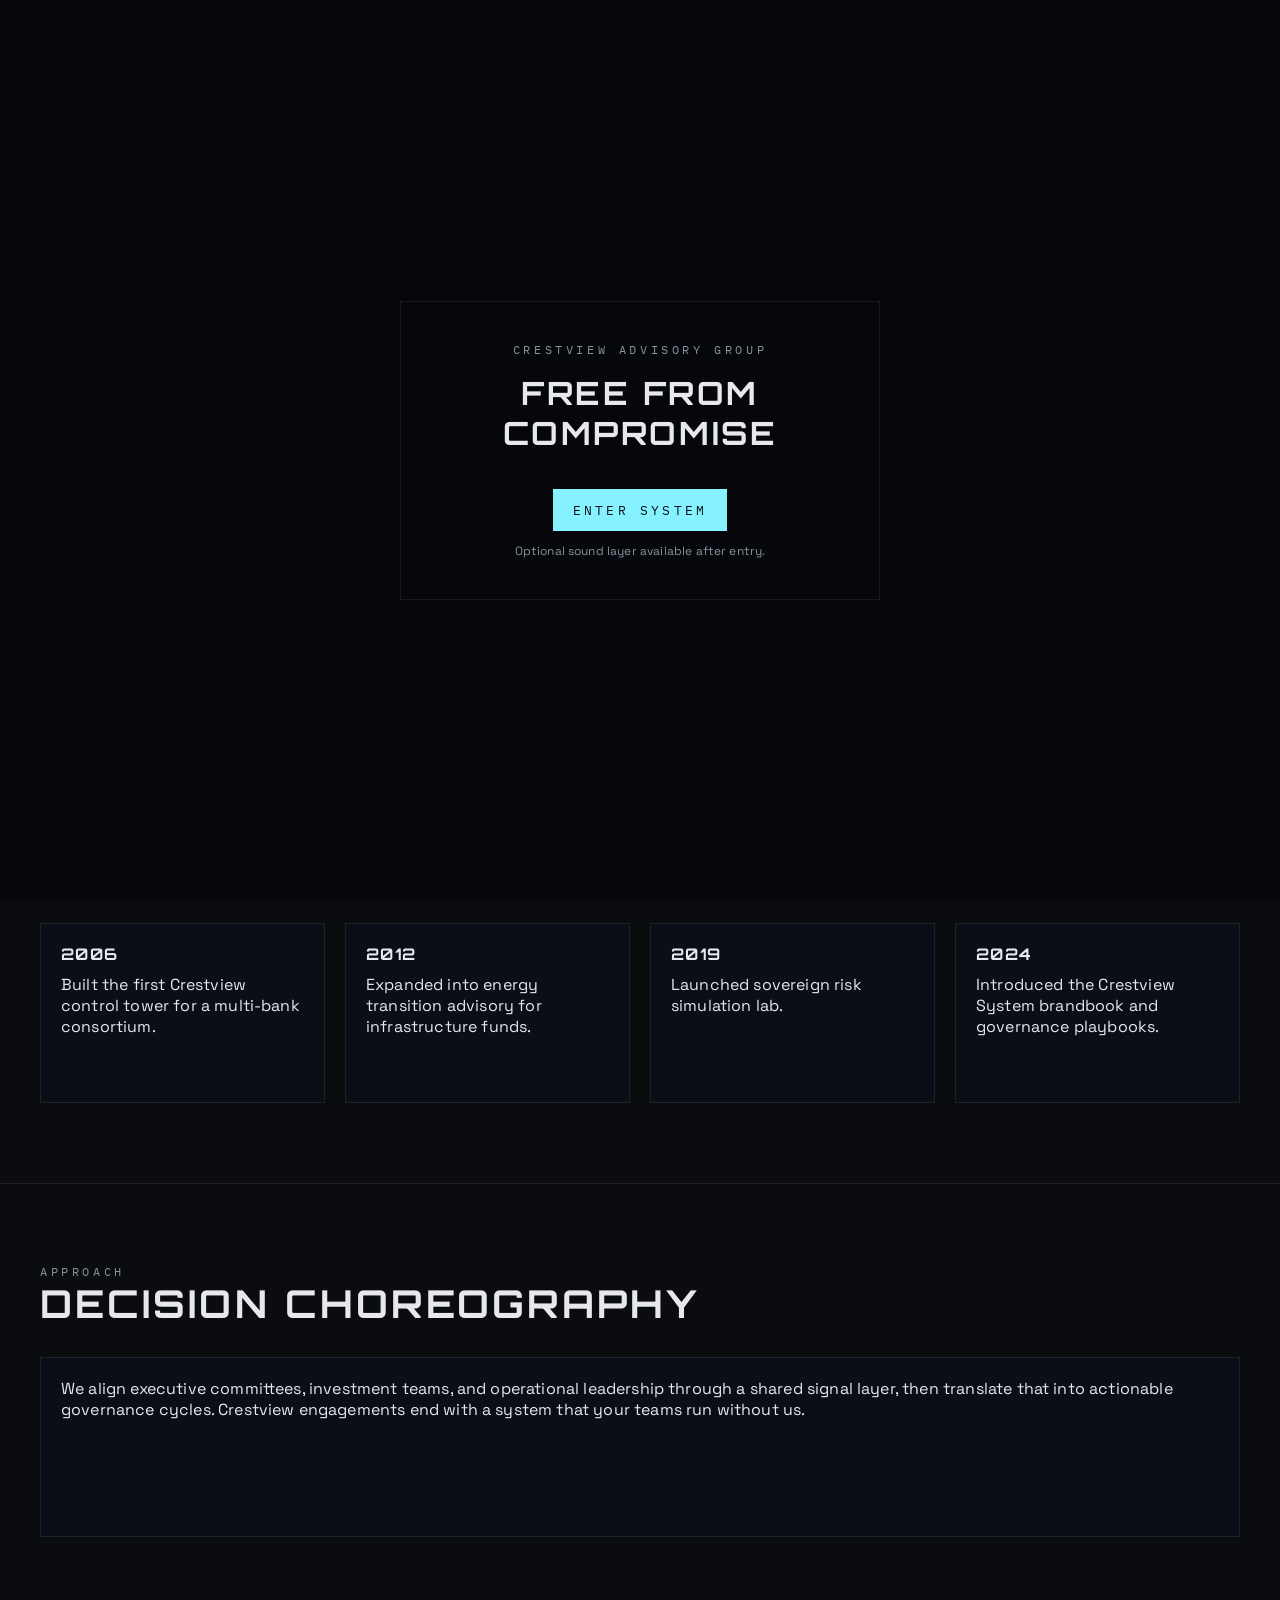
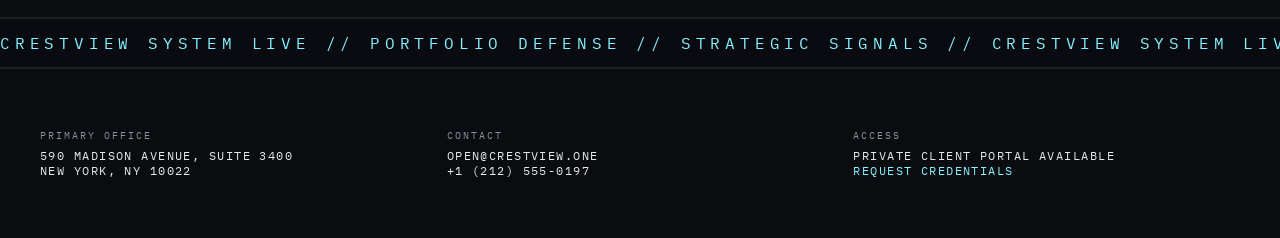
==== commit aca38882: "Update contact emails" ====
--- a/about.html
+++ b/about.html
@@ -5,6 +5,7 @@
   <meta name="viewport" content="width=device-width, initial-scale=1">
   <title>Crestview Advisory Group | About</title>
   <link rel="stylesheet" href="style.css">
+  <link rel="icon" type="image/png" href="assets/favicon.png">
 </head>
 <body class="page-about">
   <div id="gate" class="gate">
@@ -16,7 +17,7 @@
     </div>
   </div>
   <header class="site-header">
-    <div class="brand">Crestview</div>
+    <div class="brand"><img class="brand-logo" src="assets/logo.png" alt="Crestview logo">Crestview</div>
     <nav class="primary-nav">
       <a href="index.html" data-page="index">System</a>
       <a href="about.html" data-page="about">Story</a>
@@ -39,14 +40,19 @@
     <h1>The Crestview system.</h1>
     <p class="lead">Founded after the 2004 volatility cycle, Crestview builds decision frameworks that keep institutions steady through market compression and disruption.</p>
   </div>
-  <div class="hero-panel">
-    <div class="label">Origins</div>
-    <ul class="inline-list">
-      <li>Founded by former regulators</li>
-      <li>Global crisis response unit</li>
-      <li>Board-ready advisory model</li>
-    </ul>
-    <div class="pulse"></div>
+  <div class="hero-stack">
+    <div class="hero-panel">
+      <div class="label">Origins</div>
+      <ul class="inline-list">
+        <li>Founded by former regulators</li>
+        <li>Global crisis response unit</li>
+        <li>Board-ready advisory model</li>
+      </ul>
+      <div class="pulse"></div>
+    </div>
+    <div class="hero-visual" style="background-image: url('assets/signal-1.png');">
+      <span class="label">Archive scan</span>
+    </div>
   </div>
 </section>
 <section>
@@ -86,7 +92,7 @@
     </div>
     <div>
       <div class="label">Contact</div>
-      inquiries@crestviewadvisory.com<br>
+      open@crestview.one<br>
       +1 (212) 555-0197
     </div>
     <div>
--- a/style.css
+++ b/style.css
@@ -71,6 +71,17 @@
   font-size: 14px;
   letter-spacing: 0.4em;
   text-transform: uppercase;
+  display: flex;
+  align-items: center;
+  gap: 12px;
+}
+
+.brand-logo {
+  width: 26px;
+  height: 26px;
+  object-fit: cover;
+  border-radius: 6px;
+  border: 1px solid var(--line);
 }
 
 .primary-nav {
@@ -151,6 +162,11 @@
   min-height: 70vh;
 }
 
+.hero-stack {
+  display: grid;
+  gap: 18px;
+}
+
 .kicker {
   font-family: 'IBM Plex Mono', monospace;
   font-size: 12px;
@@ -214,6 +230,29 @@
   animation: sweep 5s linear infinite;
 }
 
+.hero-visual {
+  position: relative;
+  border: 1px solid var(--line);
+  min-height: 220px;
+  background-size: cover;
+  background-position: center;
+  overflow: hidden;
+}
+
+.hero-visual::after {
+  content: "";
+  position: absolute;
+  inset: 0;
+  background: linear-gradient(120deg, rgba(9,12,16,0.7), rgba(9,12,16,0.2));
+}
+
+.hero-visual .label {
+  position: absolute;
+  bottom: 16px;
+  left: 16px;
+  z-index: 1;
+}
+
 .inline-list {
   list-style: none;
   display: grid;
@@ -314,6 +353,18 @@
   text-transform: uppercase;
   letter-spacing: 0.08em;
   margin-bottom: 10px;
+}
+
+.media-frame {
+  border: 1px solid var(--line);
+  padding: 12px;
+  background: rgba(10, 12, 16, 0.7);
+}
+
+.media-frame video {
+  width: 100%;
+  display: block;
+  border-radius: 6px;
 }
 
 .signal-grid {
